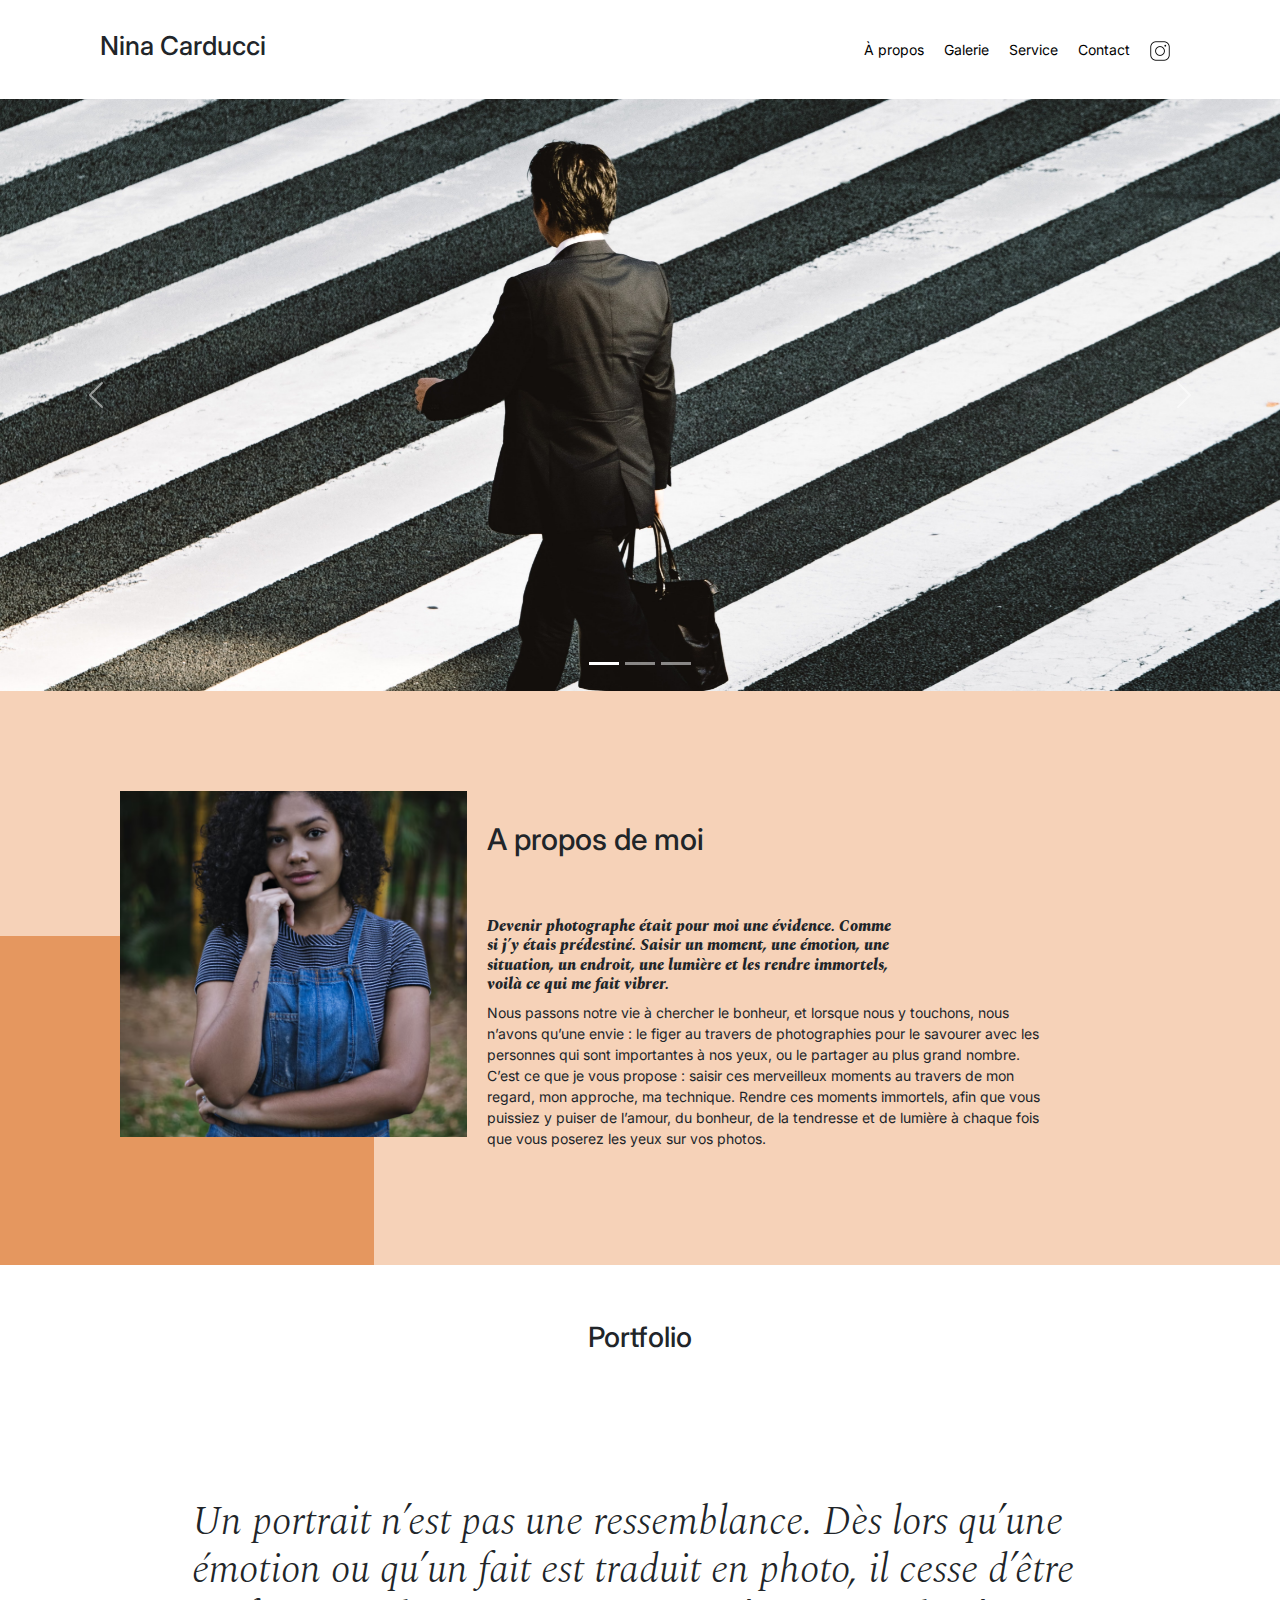
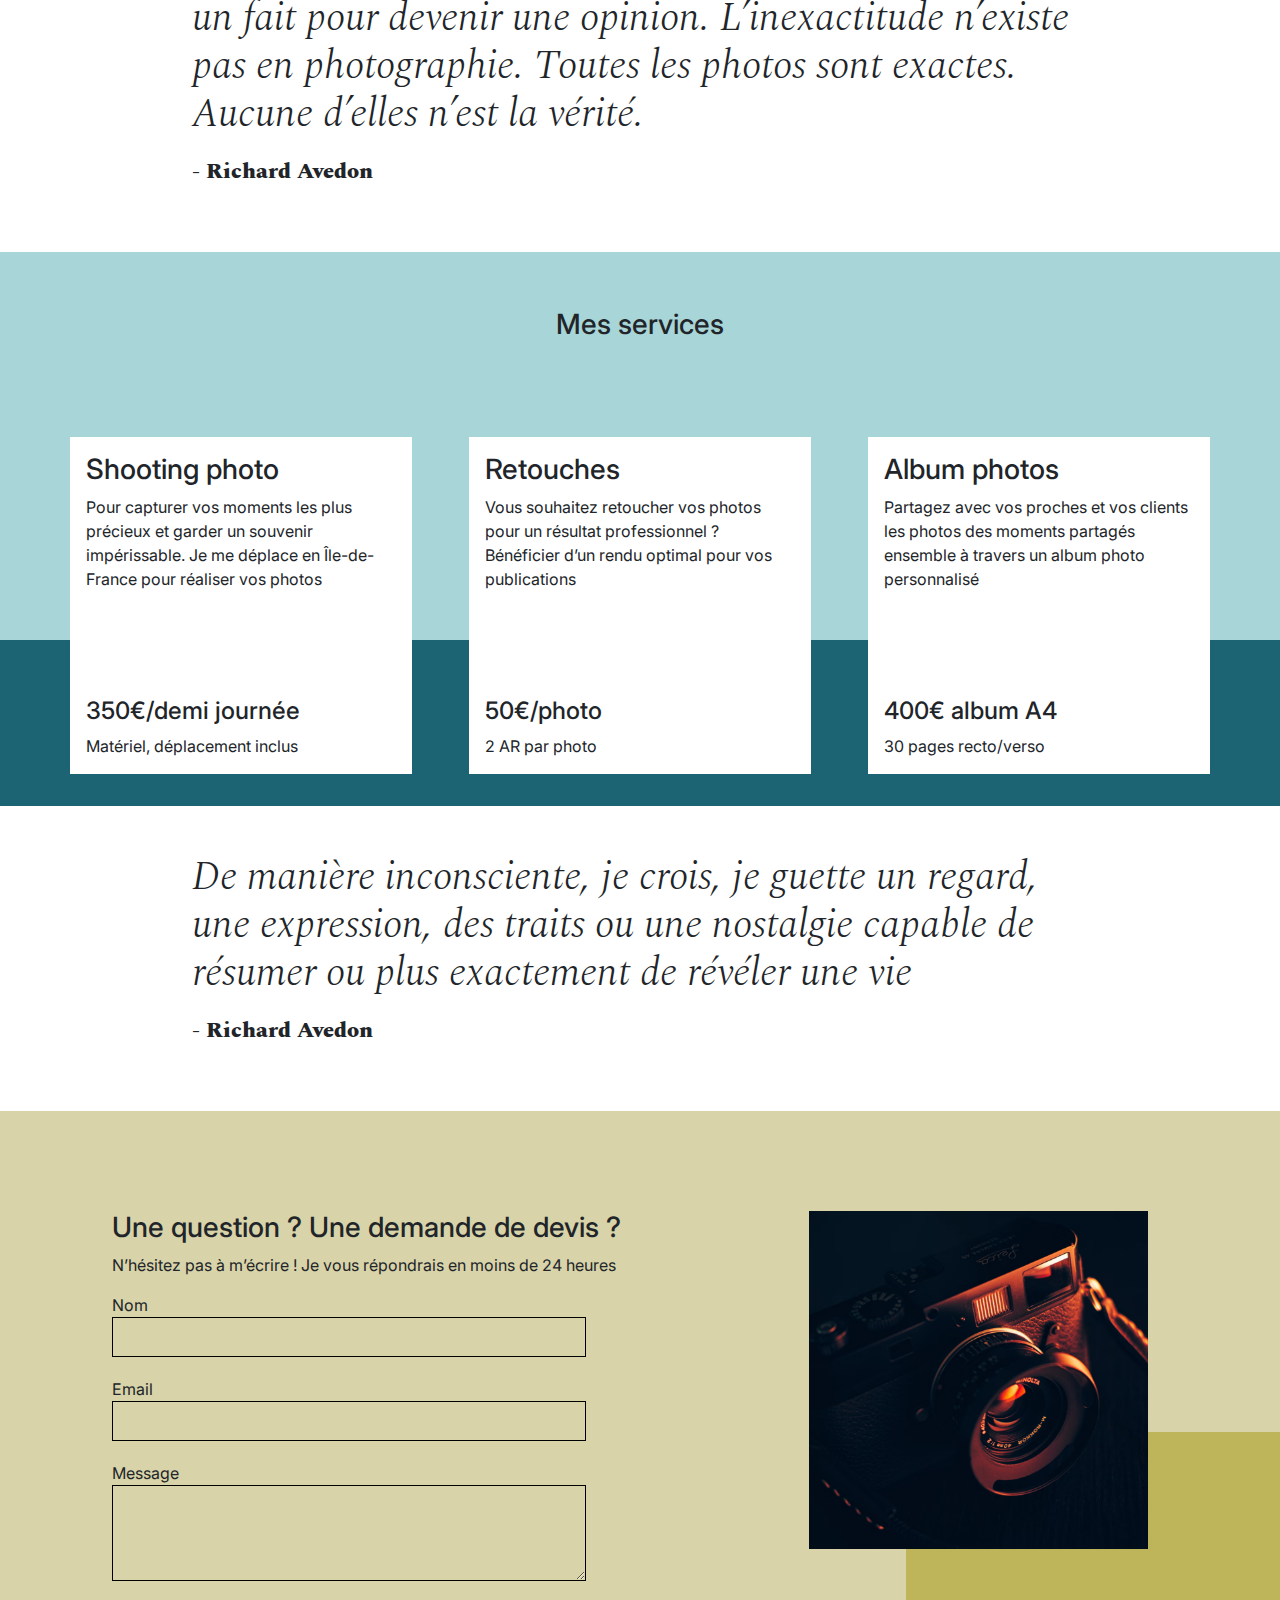
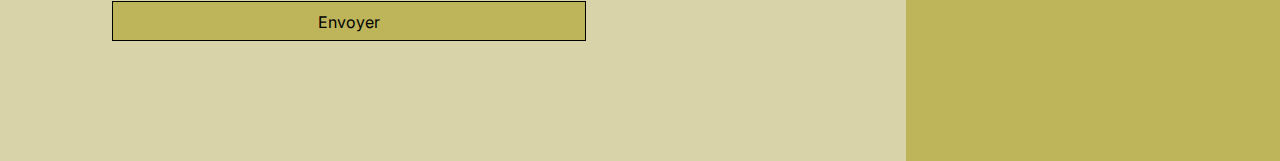
==== ninacarducci.github.io-main/index.html @ 8da87a7e "new" ====
<!DOCTYPE html>
<html>
<head>
	<meta name="viewport" content="width=device-width, initial-scale=1.0">
	<link rel="stylesheet" href="./assets/bootstrap/bootstrap.css">
	<link rel="stylesheet" href="./assets/style.css">
	<link rel="preconnect" href="https://fonts.googleapis.com">
	<link rel="preconnect" href="https://fonts.gstatic.com" crossorigin>
	<link href="https://fonts.googleapis.com/css2?family=Inter&family=Spectral:ital,wght@0,400;1,300;1,400;1,800&display=swap" rel="stylesheet">
	<meta charset="UTF-8">
	<script src="./assets/bootstrap/bootstrap.bundle.js"></script>
	<script src="https://code.jquery.com/jquery-3.4.1.min.js" integrity="sha256-CSXorXvZcTkaix6Yvo6HppcZGetbYMGWSFlBw8HfCJo=" crossorigin="anonymous"></script>
	<script src="./assets/maugallery.js"></script>
	<script src="./assets/scripts.js"></script>
</head>
<body>
<div class="top-header">
	<h3 class="name">Nina Carducci</h3>
	<div class="nav">   
		<ul>
			<li><a href="#about">À propos</a></li>
			<li><a href="#gallery">Galerie</a></li>
			<li><a href="#services">Service</a></li>
			<li><a href="#contact">Contact</a></li>
			<li><a class="social-link" href="https://www.instagram.com/ninacarducci.photo/?hl=fr" target="_blank"><img src="assets/images/instagram.png" alt=""></a></li>
		</ul>
	</div>
</div>
<div id="header">

	<div id="carouselExampleIndicators" class="carousel slide" data-bs-ride="carousel">
		<div class="carousel-indicators">
			<button type="button" data-bs-target="#carouselExampleIndicators" data-bs-slide-to="0" class="active" aria-current="true" aria-label="Slide 1"></button>
			<button type="button" data-bs-target="#carouselExampleIndicators" data-bs-slide-to="1" aria-label="Slide 2"></button>
			<button type="button" data-bs-target="#carouselExampleIndicators" data-bs-slide-to="2" aria-label="Slide 3"></button>
		</div>
		<div class="carousel-inner">
			<div class="carousel-item active">
				<img src="./assets/images/slider/ryoji-iwata-wUZjnOv7t0g-unsplash.jpg" class="d-block w-100" alt="...">
			</div>
			<div class="carousel-item">
				<img src="./assets/images/slider/nicholas-green-nPz8akkUmDI-unsplash.jpg" class="d-block w-100" alt="...">
			</div>
			<div class="carousel-item">
				<img src="./assets/images/slider/edward-cisneros-3_h6-1NPDGw-unsplash.jpg" class="d-block w-100" alt="...">
			</div>
		</div>
		<button class="carousel-control-prev" type="button" data-bs-target="#carouselExampleIndicators" data-bs-slide="prev">
			<span class="carousel-control-prev-icon" aria-hidden="true"></span>
			<span class="visually-hidden">Previous</span>
		</button>
		<button class="carousel-control-next" type="button" data-bs-target="#carouselExampleIndicators" data-bs-slide="next">
			<span class="carousel-control-next-icon" aria-hidden="true"></span>
			<span class="visually-hidden">Next</span>
		</button>
	</div>
</div>
<div id="about">
	<div class="picture left">
		<img src="./assets/images/nina.png">
	</div>
	<div id="about-me">
		<h3 class="about-me__title">A propos de moi</h3>
		<h6 class="about-me__introduction">Devenir photographe était pour moi une évidence. Comme si j’y étais prédestiné. Saisir un moment, une émotion, une situation, un endroit, une lumière et les rendre immortels, voilà ce qui me fait vibrer.</h6>
		<p>Nous passons notre vie à chercher le bonheur, et lorsque nous y touchons, nous n’avons qu’une envie : le figer au travers de photographies pour le savourer avec les personnes qui sont importantes à nos yeux, ou le partager au plus grand nombre.
			C’est ce que je vous propose : saisir ces merveilleux moments au travers de mon regard, mon approche, ma technique. Rendre ces moments immortels, afin que vous puissiez y puiser de l’amour, du bonheur, de la tendresse et de lumière à chaque fois que vous poserez les yeux sur vos photos.</p>
	</div>
</div>
<div id="gallery">
	<h3 class="title">Portfolio</h3>
	<div class="container py-3">
		<div class="gallery" style="display: none">
			<img data-gallery-tag="Concert" class="gallery-item" src="./assets/images/gallery/concerts/aaron-paul-wnX-fXzB6Cw-unsplash.jpg"/>
			<img data-gallery-tag="Entreprises" class="gallery-item" src="./assets/images/gallery/entreprise/ali-morshedlou-WMD64tMfc4k-unsplash.jpg"/>
			<img data-gallery-tag="Entreprises" class="gallery-item" src="./assets/images/gallery/entreprise/jason-goodman-tHO1_OuKbg0-unsplash.jpg"/>
			<img data-gallery-tag="Mariages" class="gallery-item" src="./assets/images/gallery/mariage/hannah-busing-RvF2R_qMpRk-unsplash.jpg"/>
			<img data-gallery-tag="Portrait" class="gallery-item" src="./assets/images/gallery/portraits/ade-tunji-rVkhWWZFAtQ-unsplash.jpg"/>
			<img data-gallery-tag="Mariages" class="gallery-item" src="./assets/images/gallery/mariage/jakob-owens-SiniLJkXhMc-unsplash.jpg"/>
			<img data-gallery-tag="Portrait" class="gallery-item" src="./assets/images/gallery/portraits/nino-van-prattenburg--443cl1uR_8-unsplash.jpg"/>
			<img data-gallery-tag="Concert" class="gallery-item" src="./assets/images/gallery/concerts/austin-neill-hgO1wFPXl3I-unsplash.jpg"/>
			<img data-gallery-tag="Entreprises" class="gallery-item" src="./assets/images/gallery/entreprise/mateus-campos-felipe-Fsgzm8N0hIY-unsplash.jpg"/>
		</div>
	</div>
	<div class="quote">
		<figure>
			<blockquote>
				<h1 class="quote__text">Un portrait n’est pas une ressemblance. Dès lors qu’une émotion ou qu’un fait est traduit en photo, il cesse d’être un fait pour devenir une opinion. L’inexactitude n’existe pas en photographie. Toutes les photos sont exactes. Aucune d’elles n’est la vérité.</h1>
			</blockquote>
			<figcaption class="quote__author">- Richard Avedon</figcaption>
		</figure>
	</div>
</div>
<div id="services">
	<h3 class="title">Mes services</h3>
	<div class="container">
		<div class="service">
			<div class="service__description">
				<h3>Shooting photo</h3>
				<p>Pour capturer vos moments les plus précieux et garder un souvenir impérissable. Je me déplace en Île-de-France pour réaliser vos photos</p>
			</div>
			<div class="service__price">
				<h4>350€/demi journée</h4>
				<span>Matériel, déplacement inclus</span>
			</div>

		</div>
		<div class="service">
			<div class="service__description">
				<h3>Retouches</h3>
				<p>Vous souhaitez retoucher vos photos pour un résultat professionnel ? Bénéficier d’un rendu optimal pour vos publications</p>
			</div>
			<div class="service__price">
				<h4>50€/photo</h4>
				<span>2 AR par photo</span>
			</div>
		</div>
		<div class="service">
			<div class="service__description">
				<h3>Album photos</h3>
				<p>Partagez avec vos proches et vos clients les photos des moments partagés ensemble à travers un album photo personnalisé</p>
			</div>
			<div class="service__price">
				<h4>400€ album A4</h4>
				<span>30 pages recto/verso</span>
			</div>
		</div>
	</div>
</div>
<div class="quote">
	<figure>
		<blockquote>
			<h1 class="quote__text">De manière inconsciente, je crois, je guette un regard, une expression, des traits ou une nostalgie capable de résumer ou plus exactement de révéler une vie</h1>
		</blockquote>
		<figcaption class="quote__author">- Richard Avedon</figcaption>
	</figure>
</div>
<div id="contact">
	<div class="container">
		<div class="form-container">
			<h3>Une question ? Une demande de devis ?</h3>
			<p> N’hésitez pas à m’écrire ! Je vous répondrais en moins de 24 heures</p>
			<form action="" method="post">
				<label>Nom</label>
				<input type="text" name="nom" id="nom">
				<label>Email</label>
				<input type="email" name="email" id="email">
				<label>Message</label>
				<textarea name="message" id="message" cols="30" rows="10"></textarea>
				<input type="submit" value="Envoyer"/>
			</form>
		</div>
		<div class="picture right">
			<img src="./assets/images/camera.png">
		</div>
	</div>
</div>
</body>
</html>
---- ninacarducci.github.io-main/assets/style.css ----
body {
	max-width: 1920px;
	margin: auto;
}
* {
	font-family: 'Inter';
	font-style: normal;
}
.top-header {
	background-color: white;
	position: sticky;
	top:0;
	z-index: 1000;
	display: flex;
	justify-content: space-between;
	padding-inline: 100px;
	padding-block: 30px;
	align-items: center;
}

.top-header .name {
	font-size: 26px;
}

.nav ul {
	display: flex;
	list-style-type: none;
	font-size: 14px;
	margin-bottom: 0;
}

.nav li {
	padding-inline: 10px;
}

.nav a {
	text-decoration: none;
	color: #000
}

.social-link img {
	width: 20px;
}

#about {
	display: flex;
	background-color: #F6D2B8;
	padding-inline: 100px;
	padding-block: 100px;
	position: relative;
}

.picture.left::before {
	content: ' ';
	background-color: #E5975F;
	width: 374px;
	height: 329px;
	position: absolute;
	bottom: 0;
	left: 0;
	z-index: -1;
}

.picture {
	flex: 1;
	margin: 0 20px;
	z-index: 0;
}

.picture img {
	width: 100%;

}
#about-me {
	flex: 2
}
.about-me__title {
	margin-top: 1em;
	margin-bottom: 60px;
	font-size: 30px;
}
.about-me__introduction {
	font-family: 'Spectral';
	font-weight: 800;
	font-style: italic;
	width: 60%;
}
#about-me p {
	width: 80%;
	font-size: 14px;
}

#gallery {
	/*	min-height: 100vh; */
}
.title{
	text-align: center;
	padding-block: 2em;
}
.gallery .nav {
	justify-content: center;
}
.nav-pills .nav-link.active, .nav-pills .show > .nav-link {
	color: #fff;
	background-color: #BEB45A;
	border-radius:0 ;
}
.nav-pills .nav-link {
	color: #000
}
.item-column {
	position: relative;
	margin-bottom: 0 !important;
	padding: 0;
}
.item-column::after{
	content: "";
	display: block;
	padding-bottom: 100%;

}
.gallery-item {
	position: absolute;
	width: 100%;
	height: 100%;
	object-fit: cover;
	padding: .5em;
}
.mg-prev, .mg-next {
	width: 30px;
	height: 30px;
	border-radius: 00%;
	justify-content: center;
	align-items: center;
	display: flex;
	font-size: 24px;
}

.quote {
	font-family: 'Spectral';
	font-style: italic;
	width: 70%;
	margin: auto;
	padding-block: 3em;
}
.quote__text {
	font-family: Spectral;
	font-style: italic;
	font-weight: 300;

}
.quote__author {
	font-family: Spectral;
	font-weight: 800;
	font-size: 22px;
}

#services {
	margin: auto;
	background-color: #A8D5D8 ;
	position: relative;
}
#services .container::before{
	content: ' ';
	background-color: #1C6474;
	position: absolute;
	width: 100%;
	height: 30%;
	bottom: 0;
	left: 0;
	z-index: 0;
}

#services .container {
	justify-content: space-between;
	display: flex;
	padding : 2em 0;

}

.service {
	background-color: white;
	max-width: 390px;
	width: 30%;
	height: 337px;
	padding: 1em;
	display: flex;
	flex-direction: column;
	justify-content: space-between;
	z-index: 1;
}

#contact {
	margin: auto;
	background-color: #D8D3A8 ;
	position: relative;
	padding-inline: 100px;
	padding-block: 100px;
}

#contact .container {
	display: flex;
}
.picture.right::before {
	content: ' ';
	background-color: #BEB45A;
	width: 374px;
	height: 329px;
	position: absolute;
	bottom: 0;
	right: 0;
	z-index: -1;
}
.form-container {
	flex : 2;

}
form {
	display: flex;
	flex-direction: column;
	width: 70%;
	align-items: flex-start;
}

form input {
	width: 100%;
	background-color: transparent;
	border: solid 1px;
	height: 2.5em;
	margin-bottom: 20px;
}

form textarea {
	width: 100%;
	background-color: transparent;
	border: solid 1px;
	height: 5em;
	line-height: 2.5em;
	font-size: 1.2em;
	margin-bottom: 20px;
}
input[type="submit"] {
	background-color: #BEB45A;
	padding: .5em 1em
}

@media all and (max-width: 1180px) {
	.picture {
		flex : 2;
	}
	#about, #contact .container {
		align-items: center;
	}
	.about-me__title {
		margin-top: 0;
		margin-bottom: 1em;
	}
	#about-me h6, #about-me p {
		width: 100%;
	}
}

@media all and (max-width: 1000px) {
	#about{
		flex-direction: column;

	}
	.picture {
		width: 50%;
	}
	.picture.left::before {
		width: 100%;
		height: 30%;
		position: absolute;
		bottom: auto;
		top: 0;
		left: 0;
		z-index: -1;
	}
	.about-me__title{
		text-align: center;
		margin-top: 1em;
	}
	#services .container {
		flex-direction: column;
	}
	.service {
		width: 100%;
		max-width: 100%;
		height: auto;
		margin: 2em 0
	}
	.service__description{
		margin-bottom: 1em;
	}

	#services .container::before{
		width: 30%;
		height: 100%;
		bottom: 0;
		right: 0;
		left: auto;
		z-index: 0;
	}

	#contact .container {
		flex-direction: column;
	}
	#contact .picture.right {
		margin-top: 1em;
	}
	.picture.right::before {
		width: 100%;
		height: 30%;
		position: absolute;
		bottom: 0;
		right: 0;
		z-index: -1;
	}
}

@media all and (max-width: 650px) {
	.top-header {
		flex-direction: column;
		padding-inline: 0;
	}
	.top-header .nav, .top-header .nav ul {
		width: 100%;
		padding: 0 0 0 0;
	}
	.top-header .nav li {
		flex: 1;
		padding-block: 1em;
		text-align: center;
	}
	.picture.left::before, .picture.right::before {
		height: 150px;
	}
	#services .container {
		align-items: center;
	}
	.service {
		max-width: 90%;
	}
	#about, #contact {
		padding-inline: 2em;
		padding-block: 2em;
	}
	form {
		width: 100%;
	}
	.picture {
		width: 80%;
	}
}
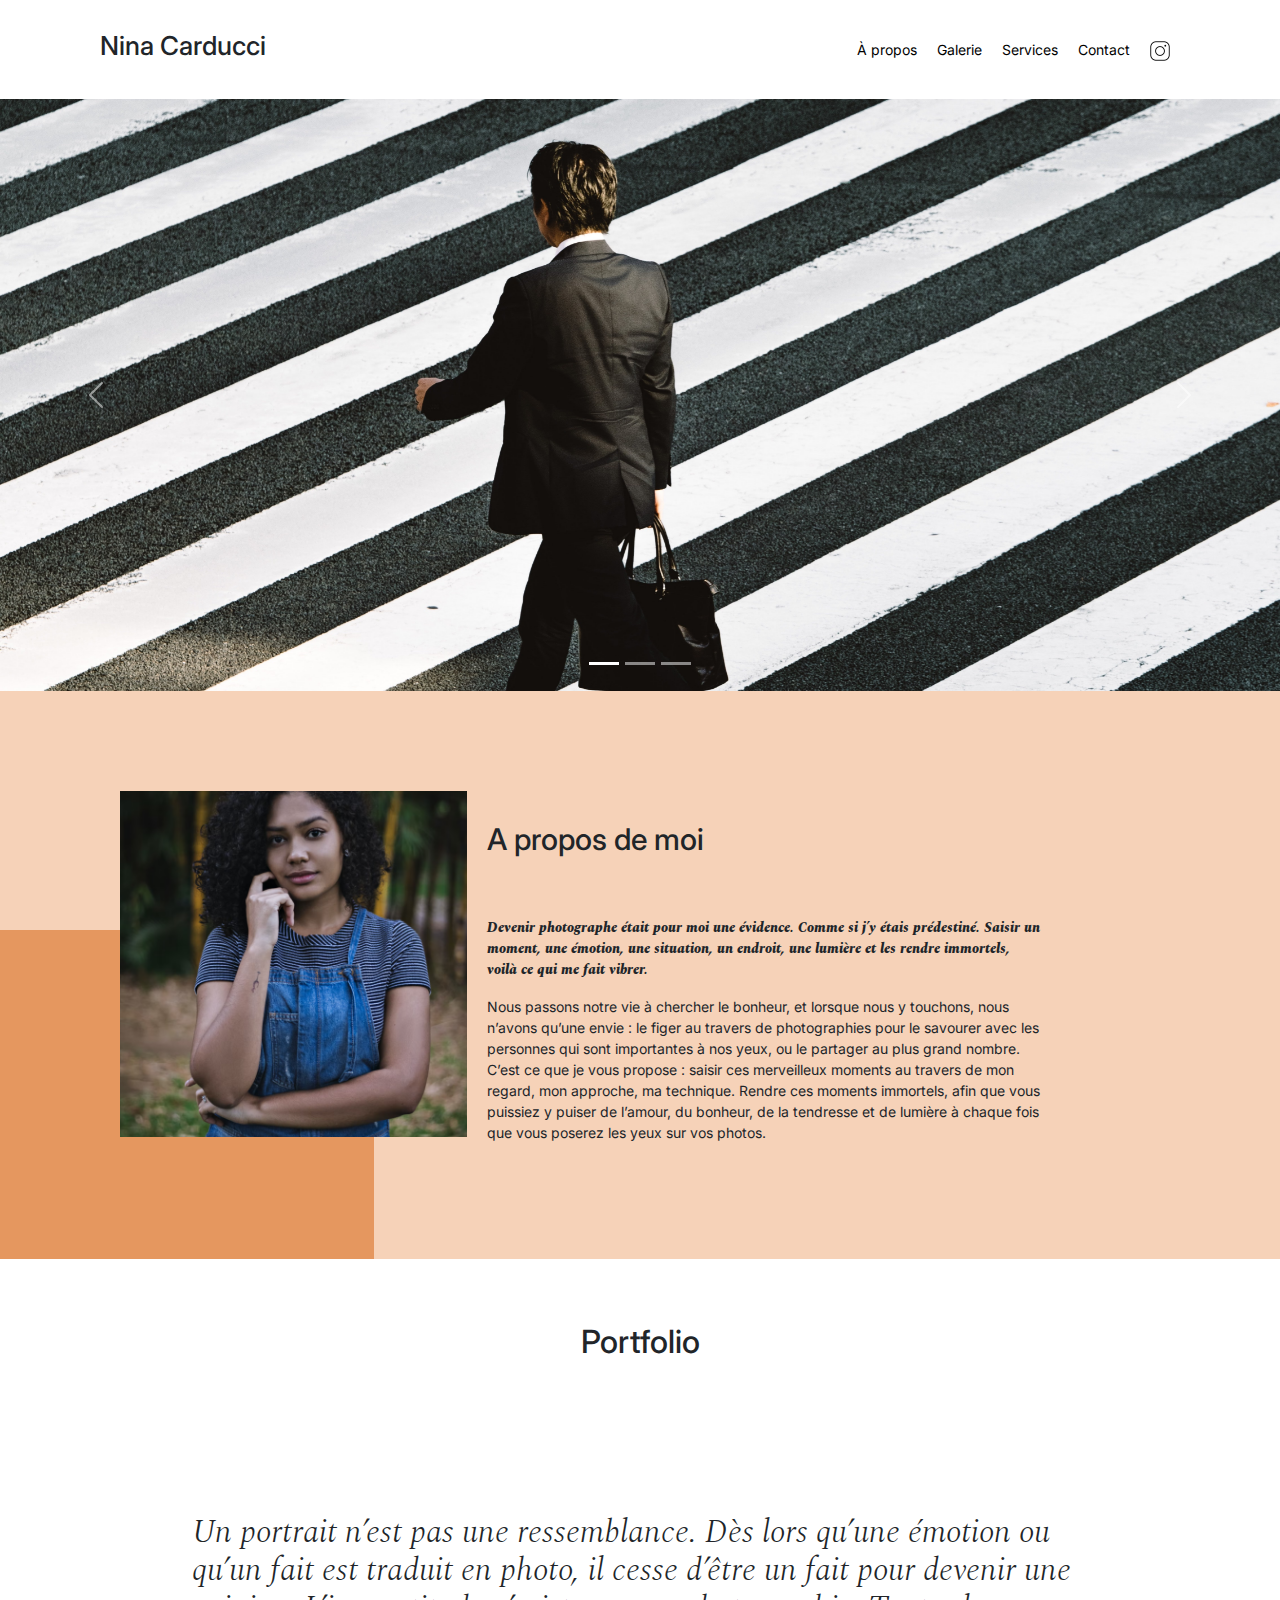
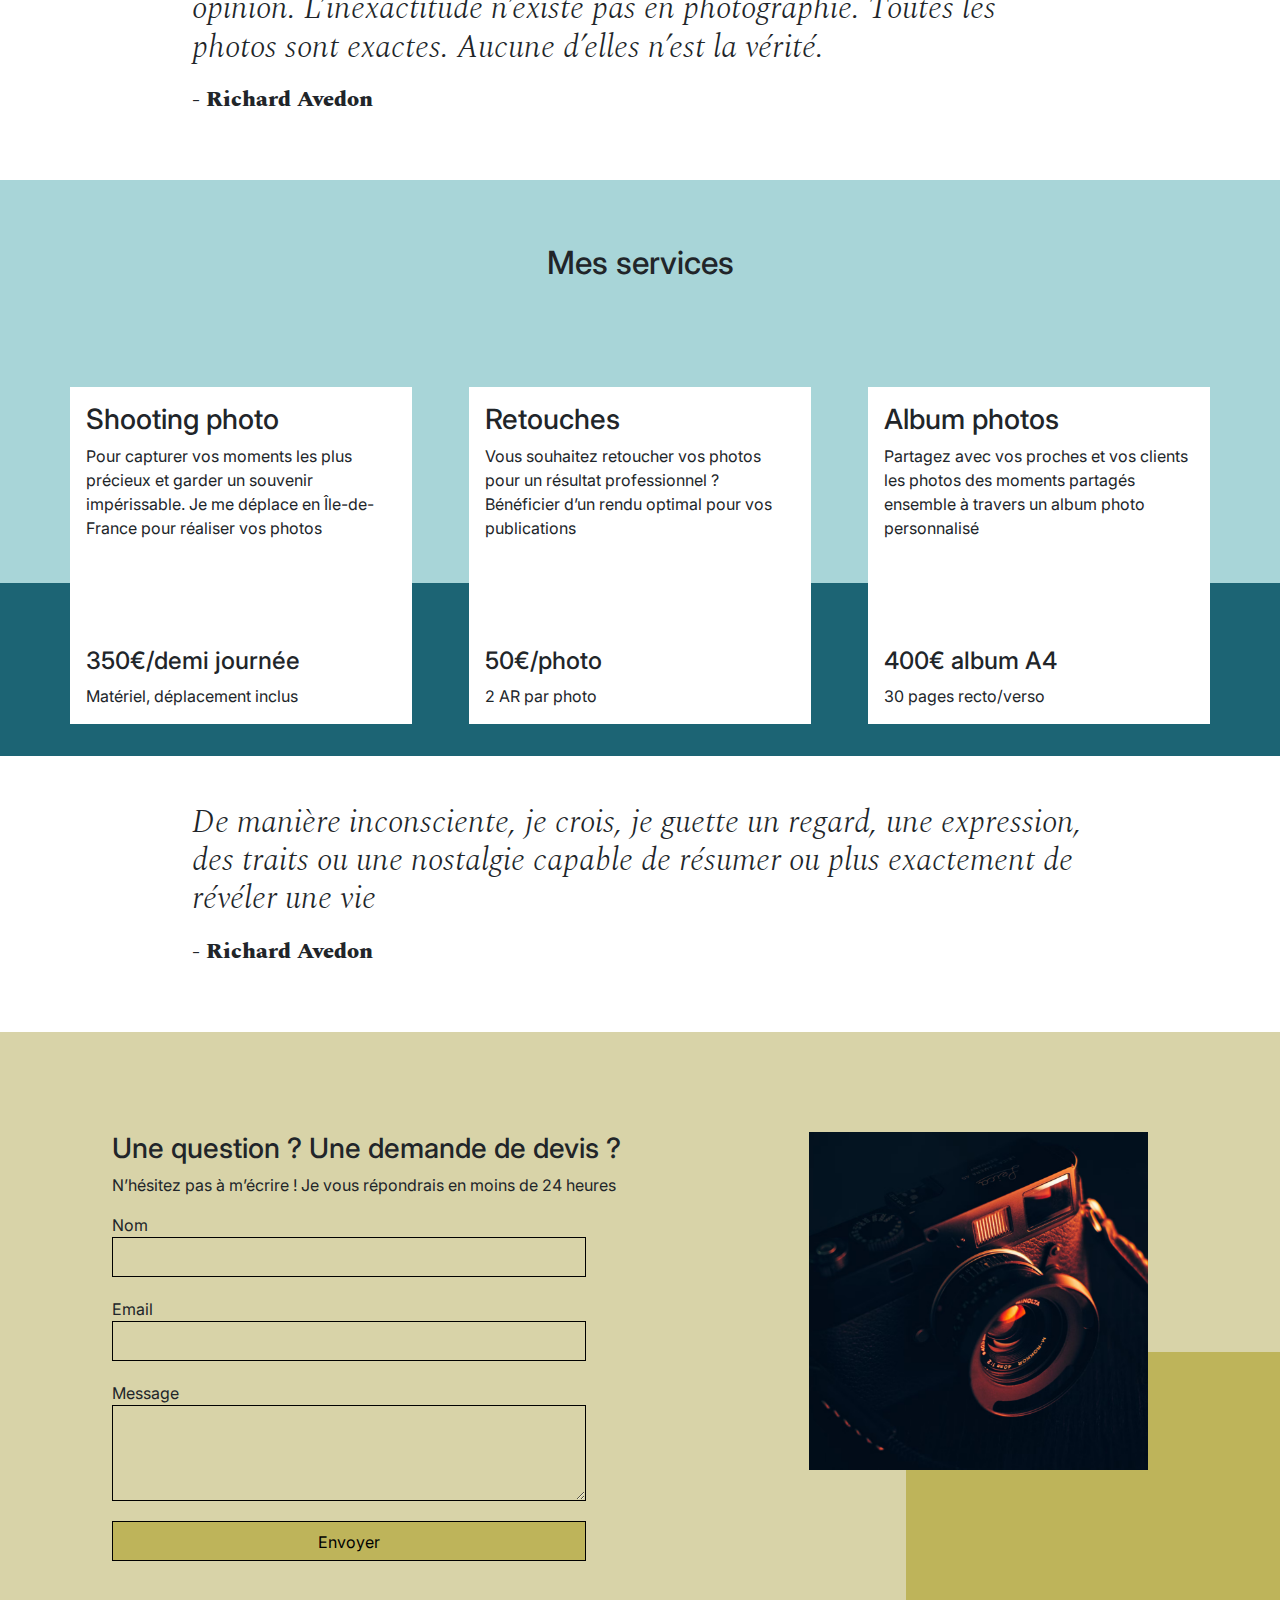
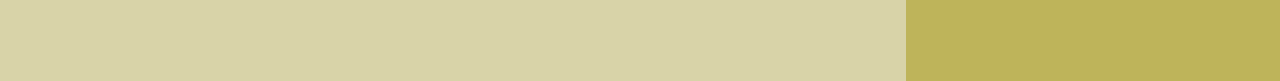
==== commit ec136c27: "Update index.html" ====
--- a/ninacarducci.github.io-main/index.html
+++ b/ninacarducci.github.io-main/index.html
@@ -1,158 +1,162 @@
 <!DOCTYPE html>
-<html>
+<html lang="fr">
+
 <head>
-	<meta name="viewport" content="width=device-width, initial-scale=1.0">
-	<link rel="stylesheet" href="./assets/bootstrap/bootstrap.css">
-	<link rel="stylesheet" href="./assets/style.css">
-	<link rel="preconnect" href="https://fonts.googleapis.com">
-	<link rel="preconnect" href="https://fonts.gstatic.com" crossorigin>
-	<link href="https://fonts.googleapis.com/css2?family=Inter&family=Spectral:ital,wght@0,400;1,300;1,400;1,800&display=swap" rel="stylesheet">
-	<meta charset="UTF-8">
-	<script src="./assets/bootstrap/bootstrap.bundle.js"></script>
-	<script src="https://code.jquery.com/jquery-3.4.1.min.js" integrity="sha256-CSXorXvZcTkaix6Yvo6HppcZGetbYMGWSFlBw8HfCJo=" crossorigin="anonymous"></script>
-	<script src="./assets/maugallery.js"></script>
-	<script src="./assets/scripts.js"></script>
+    <meta name="viewport" content="width=device-width, initial-scale=1.0">
+    <meta charset="UTF-8">
+    <meta name="description" content="Nina Carducci - Photographe professionnelle en Île-de-France. Spécialisée en portraits, mariages, concerts et entreprises.">
+    <meta name="keywords" content="Nina Carducci, photographe, Île-de-France, portraits, mariages, concerts, entreprises">
+    <link rel="stylesheet" href="./assets/bootstrap/bootstrap.css">
+    <link rel="stylesheet" href="./assets/style.css">
+    <link rel="preconnect" href="https://fonts.googleapis.com">
+    <link rel="preconnect" href="https://fonts.gstatic.com" crossorigin>
+    <link href="https://fonts.googleapis.com/css2?family=Inter&family=Spectral:ital,wght@0,400;1,300;1,400;1,800&display=swap" rel="stylesheet">
+    <script src="./assets/bootstrap/bootstrap.bundle.js"></script>
+    <script src="https://code.jquery.com/jquery-3.4.1.min.js" integrity="sha256-CSXorXvZcTkaix6Yvo6HppcZGetbYMGWSFlBw8HfCJo=" crossorigin="anonymous"></script>
+    <script src="./assets/maugallery.js"></script>
+    <script src="./assets/scripts.js"></script>
+    <title>Nina Carducci - Photographe professionnelle en Île-de-France</title>
 </head>
+
 <body>
-<div class="top-header">
-	<h3 class="name">Nina Carducci</h3>
-	<div class="nav">   
-		<ul>
-			<li><a href="#about">À propos</a></li>
-			<li><a href="#gallery">Galerie</a></li>
-			<li><a href="#services">Service</a></li>
-			<li><a href="#contact">Contact</a></li>
-			<li><a class="social-link" href="https://www.instagram.com/ninacarducci.photo/?hl=fr" target="_blank"><img src="assets/images/instagram.png" alt=""></a></li>
-		</ul>
-	</div>
-</div>
-<div id="header">
+    <div class="top-header">
+        <h1 class="name">Nina Carducci</h1>
+        <nav class="nav">
+            <ul>
+                <li><a href="#about">À propos</a></li>
+                <li><a href="#gallery">Galerie</a></li>
+                <li><a href="#services">Services</a></li>
+                <li><a href="#contact">Contact</a></li>
+                <li><a class="social-link" href="https://www.instagram.com/ninacarducci.photo/?hl=fr" target="_blank"><img src="assets/images/instagram.png" alt="Instagram de Nina Carducci"></a></li>
+            </ul>
+        </nav>
+    </div>
+    <div id="header">
+        <div id="carouselExampleIndicators" class="carousel slide" data-bs-ride="carousel">
+            <div class="carousel-indicators">
+                <button type="button" data-bs-target="#carouselExampleIndicators" data-bs-slide-to="0" class="active" aria-current="true" aria-label="Slide 1"></button>
+                <button type="button" data-bs-target="#carouselExampleIndicators" data-bs-slide-to="1" aria-label="Slide 2"></button>
+                <button type="button" data-bs-target="#carouselExampleIndicators" data-bs-slide-to="2" aria-label="Slide 3"></button>
+            </div>
+            <div class="carousel-inner">
+                <div class="carousel-item active">
+                    <img src="./assets/images/slider/ryoji-iwata-wUZjnOv7t0g-unsplash.jpg" class="d-block w-100" alt="Image de concert">
+                </div>
+                <div class="carousel-item">
+                    <img src="./assets/images/slider/nicholas-green-nPz8akkUmDI-unsplash.jpg" class="d-block w-100" alt="Image d'entreprise">
+                </div>
+                <div class="carousel-item">
+                    <img src="./assets/images/slider/edward-cisneros-3_h6-1NPDGw-unsplash.jpg" class="d-block w-100" alt="Image de mariage">
+                </div>
+            </div>
+            <button class="carousel-control-prev" type="button" data-bs-target="#carouselExampleIndicators" data-bs-slide="prev">
+                <span class="carousel-control-prev-icon" aria-hidden="true"></span>
+                <span class="visually-hidden">Previous</span>
+            </button>
+            <button class="carousel-control-next" type="button" data-bs-target="#carouselExampleIndicators" data-bs-slide="next">
+                <span class="carousel-control-next-icon" aria-hidden="true"></span>
+                <span class="visually-hidden">Next</span>
+            </button>
+        </div>
+    </div>
+    <div id="about">
+        <div class="picture left">
+            <img src="./assets/images/nina.png" alt="Photo de Nina Carducci">
+        </div>
+        <div id="about-me">
+            <h2 class="about-me__title">A propos de moi</h2>
+            <p class="about-me__introduction">Devenir photographe était pour moi une évidence. Comme si j’y étais prédestiné. Saisir un moment, une émotion, une situation, un endroit, une lumière et les rendre immortels, voilà ce qui me fait vibrer.</p>
+            <p>Nous passons notre vie à chercher le bonheur, et lorsque nous y touchons, nous n’avons qu’une envie : le figer au travers de photographies pour le savourer avec les personnes qui sont importantes à nos yeux, ou le partager au plus grand nombre.
+                C’est ce que je vous propose : saisir ces merveilleux moments au travers de mon regard, mon approche, ma technique. Rendre ces moments immortels, afin que vous puissiez y puiser de l’amour, du bonheur, de la tendresse et de lumière à chaque fois que vous poserez les yeux sur vos photos.</p>
+        </div>
+    </div>
+    <div id="gallery">
+        <h2 class="title">Portfolio</h2>
+        <div class="container py-3">
+            <div class="gallery" style="display: none">
+                <img data-gallery-tag="Concert" class="gallery-item" src="./assets/images/gallery/concerts/aaron-paul-wnX-fXzB6Cw-unsplash.jpg" alt="Photo de concert">
+                <img data-gallery-tag="Entreprises" class="gallery-item" src="./assets/images/gallery/entreprise/ali-morshedlou-WMD64tMfc4k-unsplash.jpg" alt="Photo d'entreprise">
+                <img data-gallery-tag="Entreprises" class="gallery-item" src="./assets/images/gallery/entreprise/jason-goodman-tHO1_OuKbg0-unsplash.jpg" alt="Photo d'entreprise">
+                <img data-gallery-tag="Mariages" class="gallery-item" src="./assets/images/gallery/mariage/hannah-busing-RvF2R_qMpRk-unsplash.jpg" alt="Photo de mariage">
+                <img data-gallery-tag="Portrait" class="gallery-item" src="./assets/images/gallery/portraits/ade-tunji-rVkhWWZFAtQ-unsplash.jpg" alt="Portrait">
+                <img data-gallery-tag="Mariages" class="gallery-item" src="./assets/images/gallery/mariage/jakob-owens-SiniLJkXhMc-unsplash.jpg" alt="Photo de mariage">
+                <img data-gallery-tag="Portrait" class="gallery-item" src="./assets/images/gallery/portraits/nino-van-prattenburg--443cl1uR_8-unsplash.jpg" alt="Portrait">
+                <img data-gallery-tag="Concert" class="gallery-item" src="./assets/images/gallery/concerts/austin-neill-hgO1wFPXl3I-unsplash.jpg" alt="Photo de concert">
+                <img data-gallery-tag="Entreprises" class="gallery-item" src="./assets/images/gallery/entreprise/mateus-campos-felipe-Fsgzm8N0hIY-unsplash.jpg" alt="Photo d'entreprise">
+            </div>
+        </div>
+        <div class="quote">
+            <figure>
+                <blockquote>
+                    <h2 class="quote__text">Un portrait n’est pas une ressemblance. Dès lors qu’une émotion ou qu’un fait est traduit en photo, il cesse d’être un fait pour devenir une opinion. L’inexactitude n’existe pas en photographie. Toutes les photos sont exactes. Aucune d’elles n’est la vérité.</h2>
+                </blockquote>
+                <figcaption class="quote__author">- Richard Avedon</figcaption>
+            </figure>
+        </div>
+    </div>
+    <div id="services">
+        <h2 class="title">Mes services</h2>
+        <div class="container">
+            <div class="service">
+                <div class="service__description">
+                    <h3>Shooting photo</h3>
+                    <p>Pour capturer vos moments les plus précieux et garder un souvenir impérissable. Je me déplace en Île-de-France pour réaliser vos photos</p>
+                </div>
+                <div class="service__price">
+                    <h4>350€/demi journée</h4>
+                    <span>Matériel, déplacement inclus</span>
+                </div>
+            </div>
+            <div class="service">
+                <div class="service__description">
+                    <h3>Retouches</h3>
+                    <p>Vous souhaitez retoucher vos photos pour un résultat professionnel ? Bénéficier d’un rendu optimal pour vos publications</p>
+                </div>
+                <div class="service__price">
+                    <h4>50€/photo</h4>
+                    <span>2 AR par photo</span>
+                </div>
+            </div>
+            <div class="service">
+                <div class="service__description">
+                    <h3>Album photos</h3>
+                    <p>Partagez avec vos proches et vos clients les photos des moments partagés ensemble à travers un album photo personnalisé</p>
+                </div>
+                <div class="service__price">
+                    <h4>400€ album A4</h4>
+                    <span>30 pages recto/verso</span>
+                </div>
+            </div>
+        </div>
+    </div>
+    <div class="quote">
+        <figure>
+            <blockquote>
+                <h2 class="quote__text">De manière inconsciente, je crois, je guette un regard, une expression, des traits ou une nostalgie capable de résumer ou plus exactement de révéler une vie</h2>
+            </blockquote>
+            <figcaption class="quote__author">- Richard Avedon</figcaption>
+        </figure>
+    </div>
+    <div id="contact">
+        <div class="container">
+            <div class="form-container">
+                <h3>Une question ? Une demande de devis ?</h3>
+                <p> N’hésitez pas à m’écrire ! Je vous répondrais en moins de 24 heures</p>
+                <form action="" method="post">
+                    <label>Nom</label>
+                    <input type="text" name="nom" id="nom">
+                    <label>Email</label>
+                    <input type="email" name="email" id="email">
+                    <label>Message</label>
+                    <textarea name="message" id="message" cols="30" rows="10"></textarea>
+                    <input type="submit" value="Envoyer" />
+                </form>
+            </div>
+            <div class="picture right">
+                <img src="./assets/images/camera.png" alt="Appareil photo">
+            </div>
+        </div>
+    </div>
+</body>
 
-	<div id="carouselExampleIndicators" class="carousel slide" data-bs-ride="carousel">
-		<div class="carousel-indicators">
-			<button type="button" data-bs-target="#carouselExampleIndicators" data-bs-slide-to="0" class="active" aria-current="true" aria-label="Slide 1"></button>
-			<button type="button" data-bs-target="#carouselExampleIndicators" data-bs-slide-to="1" aria-label="Slide 2"></button>
-			<button type="button" data-bs-target="#carouselExampleIndicators" data-bs-slide-to="2" aria-label="Slide 3"></button>
-		</div>
-		<div class="carousel-inner">
-			<div class="carousel-item active">
-				<img src="./assets/images/slider/ryoji-iwata-wUZjnOv7t0g-unsplash.jpg" class="d-block w-100" alt="...">
-			</div>
-			<div class="carousel-item">
-				<img src="./assets/images/slider/nicholas-green-nPz8akkUmDI-unsplash.jpg" class="d-block w-100" alt="...">
-			</div>
-			<div class="carousel-item">
-				<img src="./assets/images/slider/edward-cisneros-3_h6-1NPDGw-unsplash.jpg" class="d-block w-100" alt="...">
-			</div>
-		</div>
-		<button class="carousel-control-prev" type="button" data-bs-target="#carouselExampleIndicators" data-bs-slide="prev">
-			<span class="carousel-control-prev-icon" aria-hidden="true"></span>
-			<span class="visually-hidden">Previous</span>
-		</button>
-		<button class="carousel-control-next" type="button" data-bs-target="#carouselExampleIndicators" data-bs-slide="next">
-			<span class="carousel-control-next-icon" aria-hidden="true"></span>
-			<span class="visually-hidden">Next</span>
-		</button>
-	</div>
-</div>
-<div id="about">
-	<div class="picture left">
-		<img src="./assets/images/nina.png">
-	</div>
-	<div id="about-me">
-		<h3 class="about-me__title">A propos de moi</h3>
-		<h6 class="about-me__introduction">Devenir photographe était pour moi une évidence. Comme si j’y étais prédestiné. Saisir un moment, une émotion, une situation, un endroit, une lumière et les rendre immortels, voilà ce qui me fait vibrer.</h6>
-		<p>Nous passons notre vie à chercher le bonheur, et lorsque nous y touchons, nous n’avons qu’une envie : le figer au travers de photographies pour le savourer avec les personnes qui sont importantes à nos yeux, ou le partager au plus grand nombre.
-			C’est ce que je vous propose : saisir ces merveilleux moments au travers de mon regard, mon approche, ma technique. Rendre ces moments immortels, afin que vous puissiez y puiser de l’amour, du bonheur, de la tendresse et de lumière à chaque fois que vous poserez les yeux sur vos photos.</p>
-	</div>
-</div>
-<div id="gallery">
-	<h3 class="title">Portfolio</h3>
-	<div class="container py-3">
-		<div class="gallery" style="display: none">
-			<img data-gallery-tag="Concert" class="gallery-item" src="./assets/images/gallery/concerts/aaron-paul-wnX-fXzB6Cw-unsplash.jpg"/>
-			<img data-gallery-tag="Entreprises" class="gallery-item" src="./assets/images/gallery/entreprise/ali-morshedlou-WMD64tMfc4k-unsplash.jpg"/>
-			<img data-gallery-tag="Entreprises" class="gallery-item" src="./assets/images/gallery/entreprise/jason-goodman-tHO1_OuKbg0-unsplash.jpg"/>
-			<img data-gallery-tag="Mariages" class="gallery-item" src="./assets/images/gallery/mariage/hannah-busing-RvF2R_qMpRk-unsplash.jpg"/>
-			<img data-gallery-tag="Portrait" class="gallery-item" src="./assets/images/gallery/portraits/ade-tunji-rVkhWWZFAtQ-unsplash.jpg"/>
-			<img data-gallery-tag="Mariages" class="gallery-item" src="./assets/images/gallery/mariage/jakob-owens-SiniLJkXhMc-unsplash.jpg"/>
-			<img data-gallery-tag="Portrait" class="gallery-item" src="./assets/images/gallery/portraits/nino-van-prattenburg--443cl1uR_8-unsplash.jpg"/>
-			<img data-gallery-tag="Concert" class="gallery-item" src="./assets/images/gallery/concerts/austin-neill-hgO1wFPXl3I-unsplash.jpg"/>
-			<img data-gallery-tag="Entreprises" class="gallery-item" src="./assets/images/gallery/entreprise/mateus-campos-felipe-Fsgzm8N0hIY-unsplash.jpg"/>
-		</div>
-	</div>
-	<div class="quote">
-		<figure>
-			<blockquote>
-				<h1 class="quote__text">Un portrait n’est pas une ressemblance. Dès lors qu’une émotion ou qu’un fait est traduit en photo, il cesse d’être un fait pour devenir une opinion. L’inexactitude n’existe pas en photographie. Toutes les photos sont exactes. Aucune d’elles n’est la vérité.</h1>
-			</blockquote>
-			<figcaption class="quote__author">- Richard Avedon</figcaption>
-		</figure>
-	</div>
-</div>
-<div id="services">
-	<h3 class="title">Mes services</h3>
-	<div class="container">
-		<div class="service">
-			<div class="service__description">
-				<h3>Shooting photo</h3>
-				<p>Pour capturer vos moments les plus précieux et garder un souvenir impérissable. Je me déplace en Île-de-France pour réaliser vos photos</p>
-			</div>
-			<div class="service__price">
-				<h4>350€/demi journée</h4>
-				<span>Matériel, déplacement inclus</span>
-			</div>
-
-		</div>
-		<div class="service">
-			<div class="service__description">
-				<h3>Retouches</h3>
-				<p>Vous souhaitez retoucher vos photos pour un résultat professionnel ? Bénéficier d’un rendu optimal pour vos publications</p>
-			</div>
-			<div class="service__price">
-				<h4>50€/photo</h4>
-				<span>2 AR par photo</span>
-			</div>
-		</div>
-		<div class="service">
-			<div class="service__description">
-				<h3>Album photos</h3>
-				<p>Partagez avec vos proches et vos clients les photos des moments partagés ensemble à travers un album photo personnalisé</p>
-			</div>
-			<div class="service__price">
-				<h4>400€ album A4</h4>
-				<span>30 pages recto/verso</span>
-			</div>
-		</div>
-	</div>
-</div>
-<div class="quote">
-	<figure>
-		<blockquote>
-			<h1 class="quote__text">De manière inconsciente, je crois, je guette un regard, une expression, des traits ou une nostalgie capable de résumer ou plus exactement de révéler une vie</h1>
-		</blockquote>
-		<figcaption class="quote__author">- Richard Avedon</figcaption>
-	</figure>
-</div>
-<div id="contact">
-	<div class="container">
-		<div class="form-container">
-			<h3>Une question ? Une demande de devis ?</h3>
-			<p> N’hésitez pas à m’écrire ! Je vous répondrais en moins de 24 heures</p>
-			<form action="" method="post">
-				<label>Nom</label>
-				<input type="text" name="nom" id="nom">
-				<label>Email</label>
-				<input type="email" name="email" id="email">
-				<label>Message</label>
-				<textarea name="message" id="message" cols="30" rows="10"></textarea>
-				<input type="submit" value="Envoyer"/>
-			</form>
-		</div>
-		<div class="picture right">
-			<img src="./assets/images/camera.png">
-		</div>
-	</div>
-</div>
-</body>
-</html>
+</html>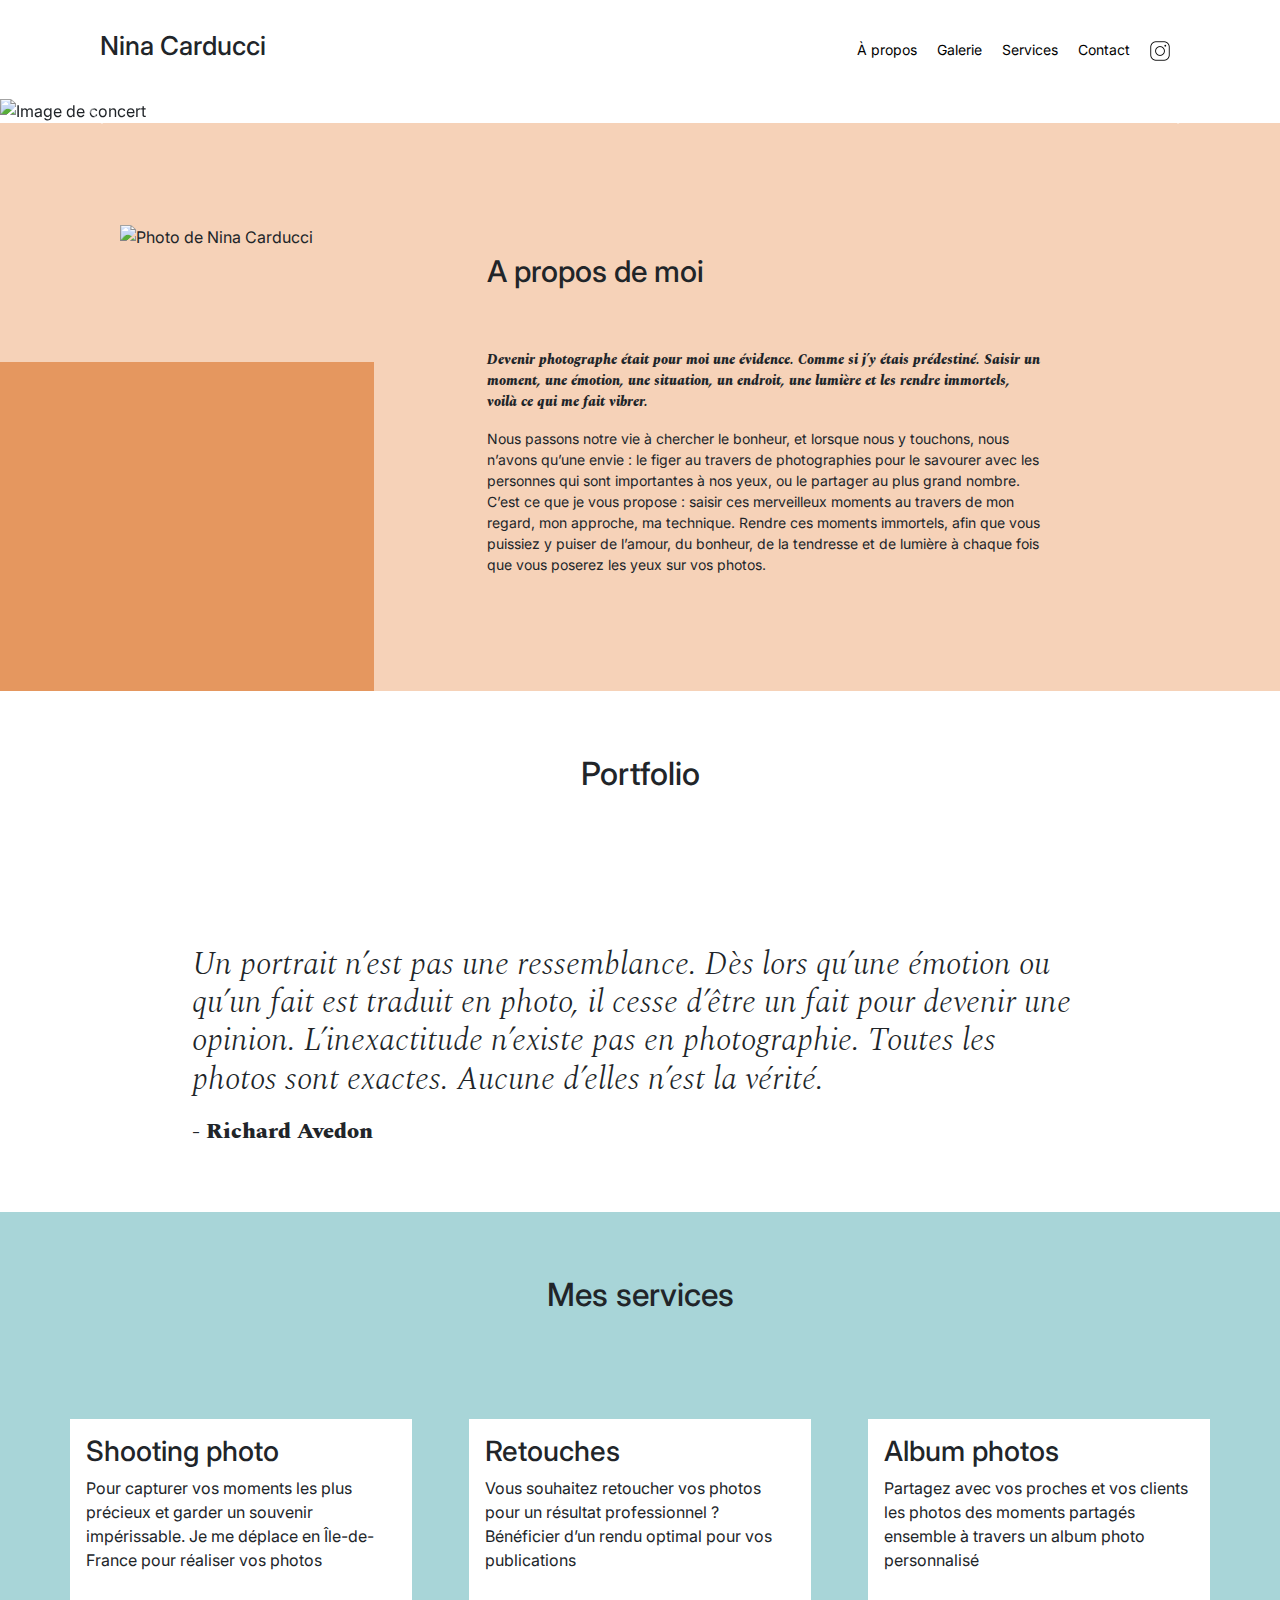
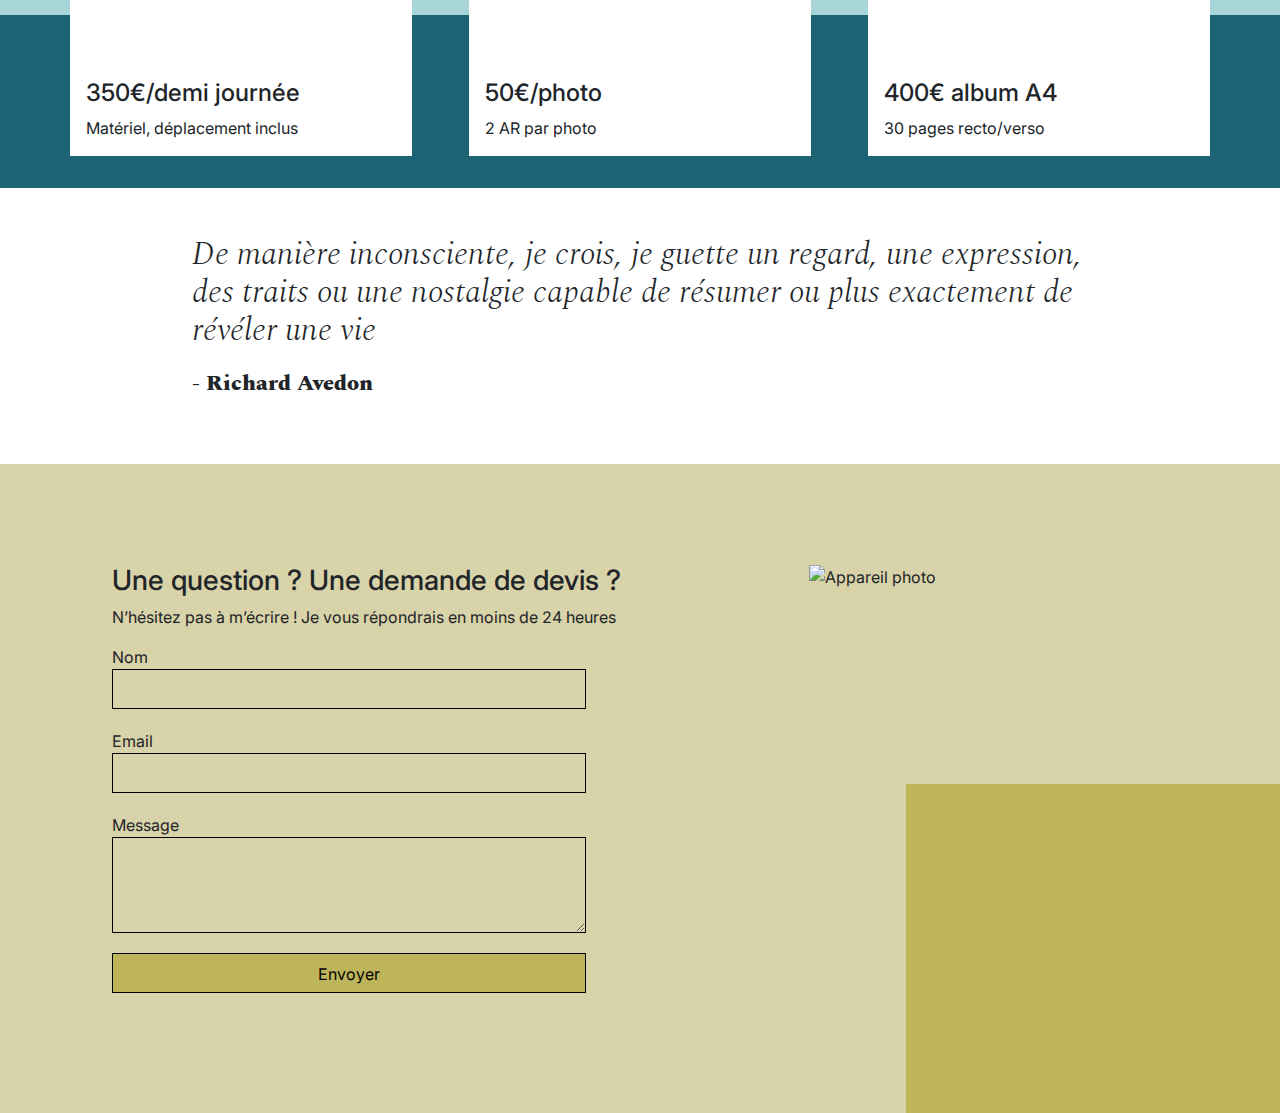
==== commit 4fee0576: "on avance" ====
--- a/ninacarducci.github.io-main/index.html
+++ b/ninacarducci.github.io-main/index.html
@@ -74,15 +74,69 @@
         <h2 class="title">Portfolio</h2>
         <div class="container py-3">
             <div class="gallery" style="display: none">
-                <img data-gallery-tag="Concert" class="gallery-item" src="./assets/images/gallery/concerts/aaron-paul-wnX-fXzB6Cw-unsplash.jpg" alt="Photo de concert">
-                <img data-gallery-tag="Entreprises" class="gallery-item" src="./assets/images/gallery/entreprise/ali-morshedlou-WMD64tMfc4k-unsplash.jpg" alt="Photo d'entreprise">
-                <img data-gallery-tag="Entreprises" class="gallery-item" src="./assets/images/gallery/entreprise/jason-goodman-tHO1_OuKbg0-unsplash.jpg" alt="Photo d'entreprise">
-                <img data-gallery-tag="Mariages" class="gallery-item" src="./assets/images/gallery/mariage/hannah-busing-RvF2R_qMpRk-unsplash.jpg" alt="Photo de mariage">
-                <img data-gallery-tag="Portrait" class="gallery-item" src="./assets/images/gallery/portraits/ade-tunji-rVkhWWZFAtQ-unsplash.jpg" alt="Portrait">
-                <img data-gallery-tag="Mariages" class="gallery-item" src="./assets/images/gallery/mariage/jakob-owens-SiniLJkXhMc-unsplash.jpg" alt="Photo de mariage">
-                <img data-gallery-tag="Portrait" class="gallery-item" src="./assets/images/gallery/portraits/nino-van-prattenburg--443cl1uR_8-unsplash.jpg" alt="Portrait">
-                <img data-gallery-tag="Concert" class="gallery-item" src="./assets/images/gallery/concerts/austin-neill-hgO1wFPXl3I-unsplash.jpg" alt="Photo de concert">
-                <img data-gallery-tag="Entreprises" class="gallery-item" src="./assets/images/gallery/entreprise/mateus-campos-felipe-Fsgzm8N0hIY-unsplash.jpg" alt="Photo d'entreprise">
+                <img data-gallery-tag="Concert"
+                class="gallery-item"
+                src="./assets/images/gallery/concerts/aaron-paul-800.webp"
+                srcset="./assets/images/gallery/concerts/aaron-paul-500.webp 500w"
+                sizes="(max-width: 500px) 500px, 800px"
+                alt="Aaron Paul"
+                loading="lazy">
+            <img data-gallery-tag="Entreprises"
+                class="gallery-item"
+                src="./assets/images/gallery/entreprise/ali-morshedlou-800.webp"
+                srcset="./assets/images/gallery/entreprise/ali-morshedlou-500.webp 500w"
+                sizes="(max-width: 500px) 500px, 800px"
+                alt="Ali Morshedlou"
+                loading="lazy">
+            <img data-gallery-tag="Entreprises"
+                class="gallery-item"
+                src="./assets/images/gallery/entreprise/jason-goodman-800.webp"
+                srcset="./assets/images/gallery/entreprise/jason-goodman-500.webp 500w"
+                sizes="(max-width: 500px) 500px, 800px"
+                alt="Jason Goodman"
+                loading="lazy">
+            <img data-gallery-tag="Mariages"
+                class="gallery-item"
+                src="./assets/images/gallery/mariage/hannah-busing-800.webp"
+                srcset="./assets/images/gallery/mariage/hannah-busing-500.webp 500w"
+                sizes="(max-width: 500px) 500px, 800px"
+                alt="Hannah Busing"
+                loading="lazy">
+            <img data-gallery-tag="Portrait"
+                class="gallery-item"
+                src="./assets/images/gallery/portraits/ade-tunji-800.webp"
+                srcset="./assets/images/gallery/portraits/ade-tunji-500.webp 500w"
+                sizes="(max-width: 500px) 500px, 800px"
+                alt="Ade Tunji"
+                loading="lazy">
+            <img data-gallery-tag="Mariages"
+                class="gallery-item"
+                src="./assets/images/gallery/mariage/jakob-owens-800.webp"
+                srcset="./assets/images/gallery/mariage/jakob-owens-500.webp 500w"
+                sizes="(max-width: 500px) 500px, 800px"
+                alt="Jakob Owens"
+                loading="lazy">
+            <img data-gallery-tag="Portrait"
+                class="gallery-item"
+                src="./assets/images/gallery/portraits/nino-van-prattenburg-800.webp"
+                srcset="./assets/images/gallery/portraits/nino-van-prattenburg-500.webp 500w"
+                sizes="(max-width: 500px) 500px, 800px"
+                alt="Nino Van Prattenburg"
+                loading="lazy">
+            <img data-gallery-tag="Concert"
+                class="gallery-item"
+                src="./assets/images/gallery/concerts/austin-neill-800.webp"
+                srcset="./assets/images/gallery/concerts/austin-neill-500.webp 500w"
+                sizes="(max-width: 500px) 500px, 800px"
+                alt="Austin Neill"
+                loading="lazy">
+            <img data-gallery-tag="Entreprises"
+                class="gallery-item"
+                src="./assets/images/gallery/entreprise/mateus-campos-felipe-800.webp"
+                srcset="./assets/images/gallery/entreprise/mateus-campos-felipe-500.webp 500w"
+                sizes="(max-width: 500px) 500px, 800px"
+                alt="Mateus Campos Felipe"
+                loading="lazy">
             </div>
         </div>
         <div class="quote">
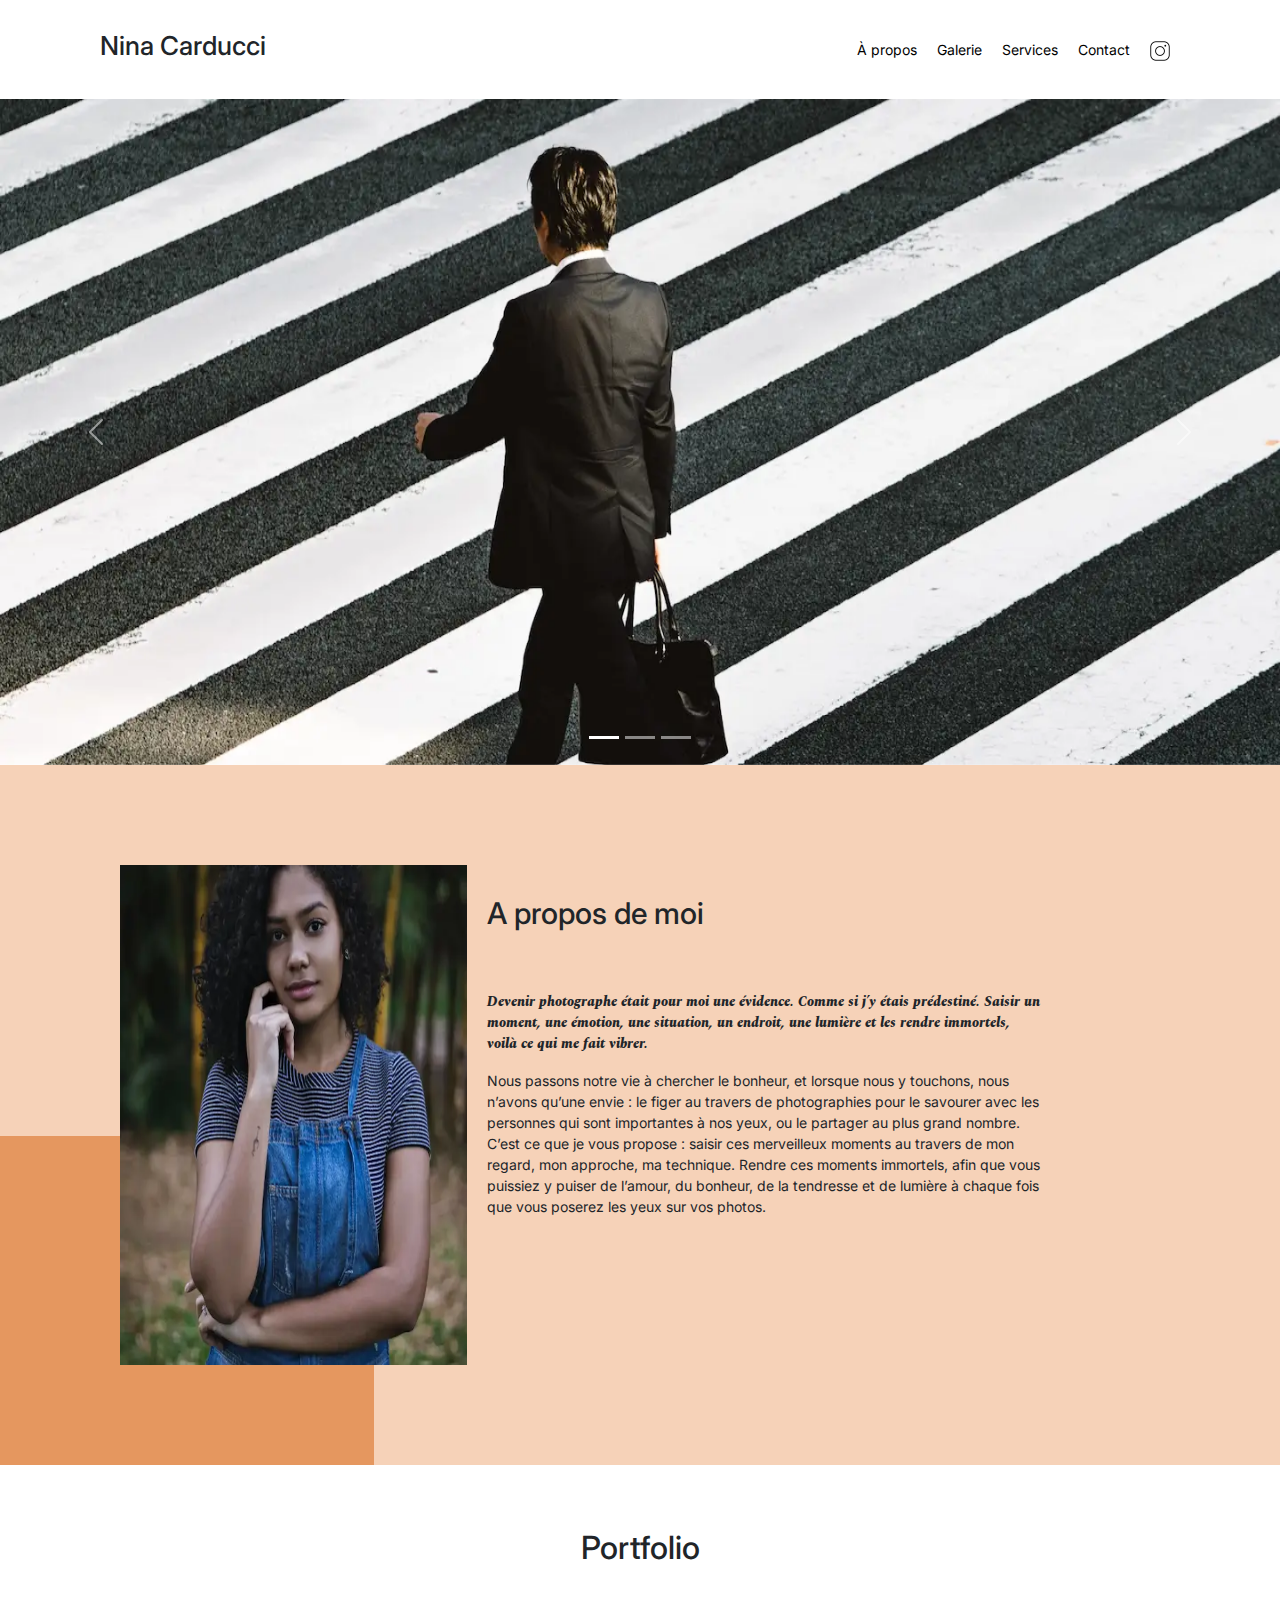
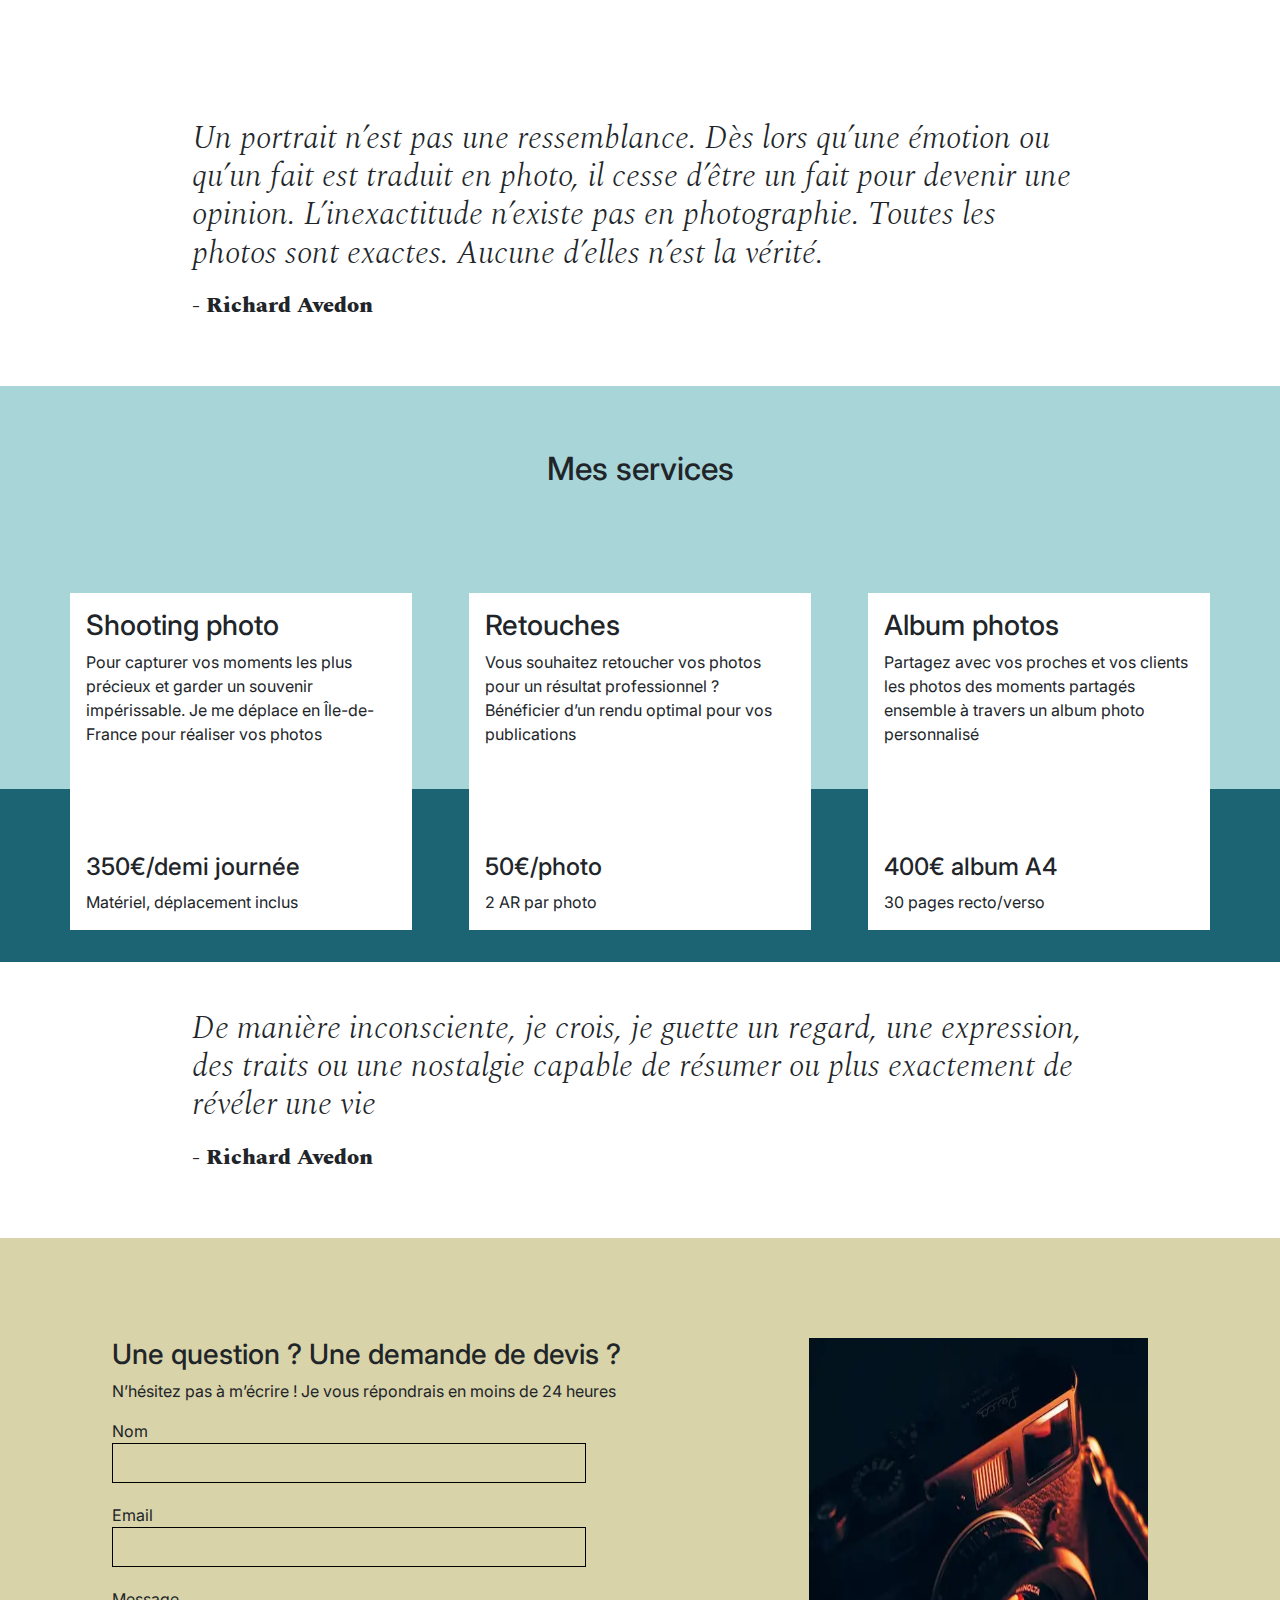
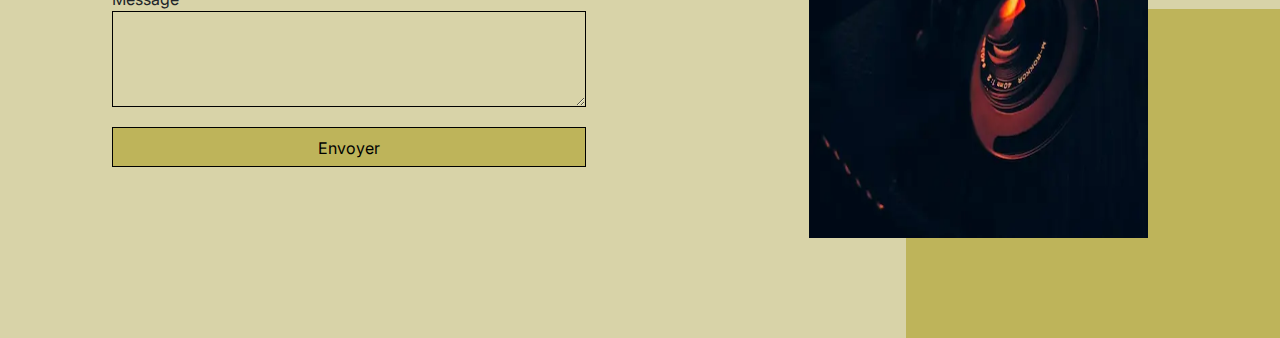
==== commit a3439d8f: "png/webp" ====
--- a/ninacarducci.github.io-main/index.html
+++ b/ninacarducci.github.io-main/index.html
@@ -11,10 +11,6 @@
     <link rel="preconnect" href="https://fonts.googleapis.com">
     <link rel="preconnect" href="https://fonts.gstatic.com" crossorigin>
     <link href="https://fonts.googleapis.com/css2?family=Inter&family=Spectral:ital,wght@0,400;1,300;1,400;1,800&display=swap" rel="stylesheet">
-    <script src="./assets/bootstrap/bootstrap.bundle.js"></script>
-    <script src="https://code.jquery.com/jquery-3.4.1.min.js" integrity="sha256-CSXorXvZcTkaix6Yvo6HppcZGetbYMGWSFlBw8HfCJo=" crossorigin="anonymous"></script>
-    <script src="./assets/maugallery.js"></script>
-    <script src="./assets/scripts.js"></script>
     <title>Nina Carducci - Photographe professionnelle en Île-de-France</title>
 </head>
 
@@ -27,7 +23,7 @@
                 <li><a href="#gallery">Galerie</a></li>
                 <li><a href="#services">Services</a></li>
                 <li><a href="#contact">Contact</a></li>
-                <li><a class="social-link" href="https://www.instagram.com/ninacarducci.photo/?hl=fr" target="_blank"><img src="assets/images/instagram.png" alt="Instagram de Nina Carducci"></a></li>
+                <li><a class="social-link" href="https://www.instagram.com/ninacarducci.photo/?hl=fr" target="_blank"><img src="assets/images/instagram.png" alt="Instagram" width="20" height="20"></a></li>
             </ul>
         </nav>
     </div>
@@ -40,13 +36,32 @@
             </div>
             <div class="carousel-inner">
                 <div class="carousel-item active">
-                    <img src="./assets/images/slider/ryoji-iwata-wUZjnOv7t0g-unsplash.jpg" class="d-block w-100" alt="Image de concert">
+                <img class="d-block w-100 heightPicCarousel"
+                    src="./assets/images/slider/ryoji-iwata-1440.webp"
+                    srcset="./assets/images/slider/ryoji-iwata-700.webp 700w,
+                            ./assets/images/slider/ryoji-iwata-1440.webp 1440w"
+                    sizes="(max-width: 700px) 100vw, 1440px"
+                    alt="Ryoji Iwata"
+                    width="1440"
+                    height="666">
                 </div>
                 <div class="carousel-item">
-                    <img src="./assets/images/slider/nicholas-green-nPz8akkUmDI-unsplash.jpg" class="d-block w-100" alt="Image d'entreprise">
+                    <img class="d-block w-100 heightPicCarousel"
+                        src="./assets/images/slider/nicholas-green-1440.webp"
+                        srcset="./assets/images/slider/nicholas-green-700.webp 700w"
+                        sizes="(max-width: 700px) 100vw, 1440px"
+                        alt="Nicholas Green"
+                        width="1440"
+                        height="666">
                 </div>
                 <div class="carousel-item">
-                    <img src="./assets/images/slider/edward-cisneros-3_h6-1NPDGw-unsplash.jpg" class="d-block w-100" alt="Image de mariage">
+                    <img class="d-block w-100 heightPicCarousel"
+                        src="./assets/images/slider/edward-cisneros-1440.webp"
+                        srcset="./assets/images/slider/edward-cisneros-700.webp 700w"
+                        sizes="(max-width: 700px) 100vw, 1440px"
+                        alt="Edward Cisneros"
+                        width="1440"
+                        height="666">
                 </div>
             </div>
             <button class="carousel-control-prev" type="button" data-bs-target="#carouselExampleIndicators" data-bs-slide="prev">
@@ -61,7 +76,12 @@
     </div>
     <div id="about">
         <div class="picture left">
-            <img src="./assets/images/nina.png" alt="Photo de Nina Carducci">
+            <img src="./assets/images/nina-800.webp"
+            srcset="./assets/images/nina-500.webp 500w"
+            sizes="(max-width: 500px) 500px, 800px"
+            alt="Nina Carducci"
+            width="800"
+            height="500">
         </div>
         <div id="about-me">
             <h2 class="about-me__title">A propos de moi</h2>
@@ -207,10 +227,20 @@
                 </form>
             </div>
             <div class="picture right">
-                <img src="./assets/images/camera.png" alt="Appareil photo">
-            </div>
-        </div>
-    </div>
+                <img src="./assets/images/camera-800.webp"
+                srcset="./assets/images/camera-500.webp 500w"
+                sizes="(max-width: 500px) 500px, 800px"
+                alt="Camera"
+                width="800"
+                height="500"
+                loading="lazy">
+            </div>
+        </div>
+    </div>
+    <script src="./assets/bootstrap/bootstrap.bundle.js"></script>
+    <script src="https://code.jquery.com/jquery-3.4.1.min.js" integrity="sha256-CSXorXvZcTkaix6Yvo6HppcZGetbYMGWSFlBw8HfCJo=" crossorigin="anonymous"></script>
+    <script src="./assets/maugallery.js"></script>
+    <script src="./assets/scripts.js"></script>
 </body>
 
 </html>--- a/ninacarducci.github.io-main/assets/style.css
+++ b/ninacarducci.github.io-main/assets/style.css
@@ -1,356 +1 @@
-body {
-	max-width: 1920px;
-	margin: auto;
-}
-* {
-	font-family: 'Inter';
-	font-style: normal;
-}
-.top-header {
-	background-color: white;
-	position: sticky;
-	top:0;
-	z-index: 1000;
-	display: flex;
-	justify-content: space-between;
-	padding-inline: 100px;
-	padding-block: 30px;
-	align-items: center;
-}
-
-.top-header .name {
-	font-size: 26px;
-}
-
-.nav ul {
-	display: flex;
-	list-style-type: none;
-	font-size: 14px;
-	margin-bottom: 0;
-}
-
-.nav li {
-	padding-inline: 10px;
-}
-
-.nav a {
-	text-decoration: none;
-	color: #000
-}
-
-.social-link img {
-	width: 20px;
-}
-
-#about {
-	display: flex;
-	background-color: #F6D2B8;
-	padding-inline: 100px;
-	padding-block: 100px;
-	position: relative;
-}
-
-.picture.left::before {
-	content: ' ';
-	background-color: #E5975F;
-	width: 374px;
-	height: 329px;
-	position: absolute;
-	bottom: 0;
-	left: 0;
-	z-index: -1;
-}
-
-.picture {
-	flex: 1;
-	margin: 0 20px;
-	z-index: 0;
-}
-
-.picture img {
-	width: 100%;
-
-}
-#about-me {
-	flex: 2
-}
-.about-me__title {
-	margin-top: 1em;
-	margin-bottom: 60px;
-	font-size: 30px;
-}
-.about-me__introduction {
-	font-family: 'Spectral';
-	font-weight: 800;
-	font-style: italic;
-	width: 60%;
-}
-#about-me p {
-	width: 80%;
-	font-size: 14px;
-}
-
-#gallery {
-	/*	min-height: 100vh; */
-}
-.title{
-	text-align: center;
-	padding-block: 2em;
-}
-.gallery .nav {
-	justify-content: center;
-}
-.nav-pills .nav-link.active, .nav-pills .show > .nav-link {
-	color: #fff;
-	background-color: #BEB45A;
-	border-radius:0 ;
-}
-.nav-pills .nav-link {
-	color: #000
-}
-.item-column {
-	position: relative;
-	margin-bottom: 0 !important;
-	padding: 0;
-}
-.item-column::after{
-	content: "";
-	display: block;
-	padding-bottom: 100%;
-
-}
-.gallery-item {
-	position: absolute;
-	width: 100%;
-	height: 100%;
-	object-fit: cover;
-	padding: .5em;
-}
-.mg-prev, .mg-next {
-	width: 30px;
-	height: 30px;
-	border-radius: 00%;
-	justify-content: center;
-	align-items: center;
-	display: flex;
-	font-size: 24px;
-}
-
-.quote {
-	font-family: 'Spectral';
-	font-style: italic;
-	width: 70%;
-	margin: auto;
-	padding-block: 3em;
-}
-.quote__text {
-	font-family: Spectral;
-	font-style: italic;
-	font-weight: 300;
-
-}
-.quote__author {
-	font-family: Spectral;
-	font-weight: 800;
-	font-size: 22px;
-}
-
-#services {
-	margin: auto;
-	background-color: #A8D5D8 ;
-	position: relative;
-}
-#services .container::before{
-	content: ' ';
-	background-color: #1C6474;
-	position: absolute;
-	width: 100%;
-	height: 30%;
-	bottom: 0;
-	left: 0;
-	z-index: 0;
-}
-
-#services .container {
-	justify-content: space-between;
-	display: flex;
-	padding : 2em 0;
-
-}
-
-.service {
-	background-color: white;
-	max-width: 390px;
-	width: 30%;
-	height: 337px;
-	padding: 1em;
-	display: flex;
-	flex-direction: column;
-	justify-content: space-between;
-	z-index: 1;
-}
-
-#contact {
-	margin: auto;
-	background-color: #D8D3A8 ;
-	position: relative;
-	padding-inline: 100px;
-	padding-block: 100px;
-}
-
-#contact .container {
-	display: flex;
-}
-.picture.right::before {
-	content: ' ';
-	background-color: #BEB45A;
-	width: 374px;
-	height: 329px;
-	position: absolute;
-	bottom: 0;
-	right: 0;
-	z-index: -1;
-}
-.form-container {
-	flex : 2;
-
-}
-form {
-	display: flex;
-	flex-direction: column;
-	width: 70%;
-	align-items: flex-start;
-}
-
-form input {
-	width: 100%;
-	background-color: transparent;
-	border: solid 1px;
-	height: 2.5em;
-	margin-bottom: 20px;
-}
-
-form textarea {
-	width: 100%;
-	background-color: transparent;
-	border: solid 1px;
-	height: 5em;
-	line-height: 2.5em;
-	font-size: 1.2em;
-	margin-bottom: 20px;
-}
-input[type="submit"] {
-	background-color: #BEB45A;
-	padding: .5em 1em
-}
-
-@media all and (max-width: 1180px) {
-	.picture {
-		flex : 2;
-	}
-	#about, #contact .container {
-		align-items: center;
-	}
-	.about-me__title {
-		margin-top: 0;
-		margin-bottom: 1em;
-	}
-	#about-me h6, #about-me p {
-		width: 100%;
-	}
-}
-
-@media all and (max-width: 1000px) {
-	#about{
-		flex-direction: column;
-
-	}
-	.picture {
-		width: 50%;
-	}
-	.picture.left::before {
-		width: 100%;
-		height: 30%;
-		position: absolute;
-		bottom: auto;
-		top: 0;
-		left: 0;
-		z-index: -1;
-	}
-	.about-me__title{
-		text-align: center;
-		margin-top: 1em;
-	}
-	#services .container {
-		flex-direction: column;
-	}
-	.service {
-		width: 100%;
-		max-width: 100%;
-		height: auto;
-		margin: 2em 0
-	}
-	.service__description{
-		margin-bottom: 1em;
-	}
-
-	#services .container::before{
-		width: 30%;
-		height: 100%;
-		bottom: 0;
-		right: 0;
-		left: auto;
-		z-index: 0;
-	}
-
-	#contact .container {
-		flex-direction: column;
-	}
-	#contact .picture.right {
-		margin-top: 1em;
-	}
-	.picture.right::before {
-		width: 100%;
-		height: 30%;
-		position: absolute;
-		bottom: 0;
-		right: 0;
-		z-index: -1;
-	}
-}
-
-@media all and (max-width: 650px) {
-	.top-header {
-		flex-direction: column;
-		padding-inline: 0;
-	}
-	.top-header .nav, .top-header .nav ul {
-		width: 100%;
-		padding: 0 0 0 0;
-	}
-	.top-header .nav li {
-		flex: 1;
-		padding-block: 1em;
-		text-align: center;
-	}
-	.picture.left::before, .picture.right::before {
-		height: 150px;
-	}
-	#services .container {
-		align-items: center;
-	}
-	.service {
-		max-width: 90%;
-	}
-	#about, #contact {
-		padding-inline: 2em;
-		padding-block: 2em;
-	}
-	form {
-		width: 100%;
-	}
-	.picture {
-		width: 80%;
-	}
-}
-
+.nav a,.nav-pills .nav-link{color:#000}.about-me__introduction,.quote,.quote__text{font-style:italic;font-family:Spectral}.quote,.quote__author,.quote__text{font-family:Spectral}.service,.top-header{background-color:#fff;display:flex}#about,#contact{padding-inline:100px;padding-block:100px}.picture.left::before,.picture.right::before{content:' ';width:374px;height:329px;bottom:0;z-index:-1}#about,#contact .container,.mg-next,.mg-prev,.nav ul,.service,.top-header,form{display:flex}body{max-width:1920px;margin:auto}*{font-family:Inter;font-style:normal}.top-header{position:sticky;top:0;z-index:1000;justify-content:space-between;padding-inline:100px;padding-block:30px;align-items:center}#about,#contact,#services,.item-column{position:relative}.top-header .name{font-size:26px}.nav ul{list-style-type:none;font-size:14px;margin-bottom:0}.nav li{padding-inline:10px}.nav a{text-decoration:none}.social-link img{width:20px}#about{background-color:#f6d2b8}.picture.left::before{background-color:#e5975f;position:absolute;left:0}.picture{flex:1;margin:0 20px;z-index:0}.picture img{width:100%}#about-me,.form-container{flex:2}.about-me__title{margin-top:1em;margin-bottom:60px;font-size:30px}.about-me__introduction{font-weight:800;width:60%}#about-me p{width:80%;font-size:14px}.title{text-align:center;padding-block:2em}.gallery .nav{justify-content:center}.nav-pills .nav-link.active,.nav-pills .show>.nav-link{color:#fff;background-color:#beb45a;border-radius:0}.item-column{margin-bottom:0!important;padding:0}.item-column::after{content:"";display:block;padding-bottom:100%}.gallery-item{position:absolute;width:100%;height:100%;object-fit:cover;padding:.5em}.mg-next,.mg-prev{width:30px;height:30px;border-radius:00%;justify-content:center;align-items:center;font-size:24px}form input,form textarea{width:100%;background-color:transparent;border:1px solid;margin-bottom:20px}.quote{width:70%;margin:auto;padding-block:3em}.quote__text{font-weight:300}.quote__author{font-weight:800;font-size:22px}#services{margin:auto;background-color:#a8d5d8}#services .container::before{content:' ';background-color:#1c6474;position:absolute;width:100%;height:30%;bottom:0;left:0;z-index:0}#services .container{justify-content:space-between;display:flex;padding:2em 0}.service{max-width:390px;width:30%;height:337px;padding:1em;flex-direction:column;justify-content:space-between;z-index:1}#contact{margin:auto;background-color:#d8d3a8}.picture.right::before{background-color:#beb45a;position:absolute;right:0}form{flex-direction:column;width:70%;align-items:flex-start}form input{height:2.5em}form textarea{height:5em;line-height:2.5em;font-size:1.2em}input[type=submit]{background-color:#beb45a;padding:.5em 1em}@media all and (max-width:1180px){.picture{flex:2}#about,#contact .container{align-items:center}.about-me__title{margin-top:0;margin-bottom:1em}#about-me h6,#about-me p{width:100%}}@media all and (max-width:1000px){.picture.left::before,.picture.right::before{height:30%;position:absolute;z-index:-1;width:100%}#about,#contact .container,#services .container{flex-direction:column}.picture{width:50%}.picture.left::before{bottom:auto;top:0;left:0}.about-me__title{text-align:center;margin-top:1em}.service{width:100%;max-width:100%;height:auto;margin:2em 0}.service__description{margin-bottom:1em}#services .container::before{width:30%;height:100%;bottom:0;right:0;left:auto;z-index:0}#contact .picture.right{margin-top:1em}.picture.right::before{bottom:0;right:0}}@media all and (max-width:650px){.top-header{flex-direction:column;padding-inline:0}.top-header .nav,.top-header .nav ul{width:100%;padding:0}.top-header .nav li{flex:1;padding-block:1em;text-align:center}.picture.left::before,.picture.right::before{height:150px}#services .container{align-items:center}.service{max-width:90%}#about,#contact{padding-inline:2em;padding-block:2em}form{width:100%}.picture{width:80%}}